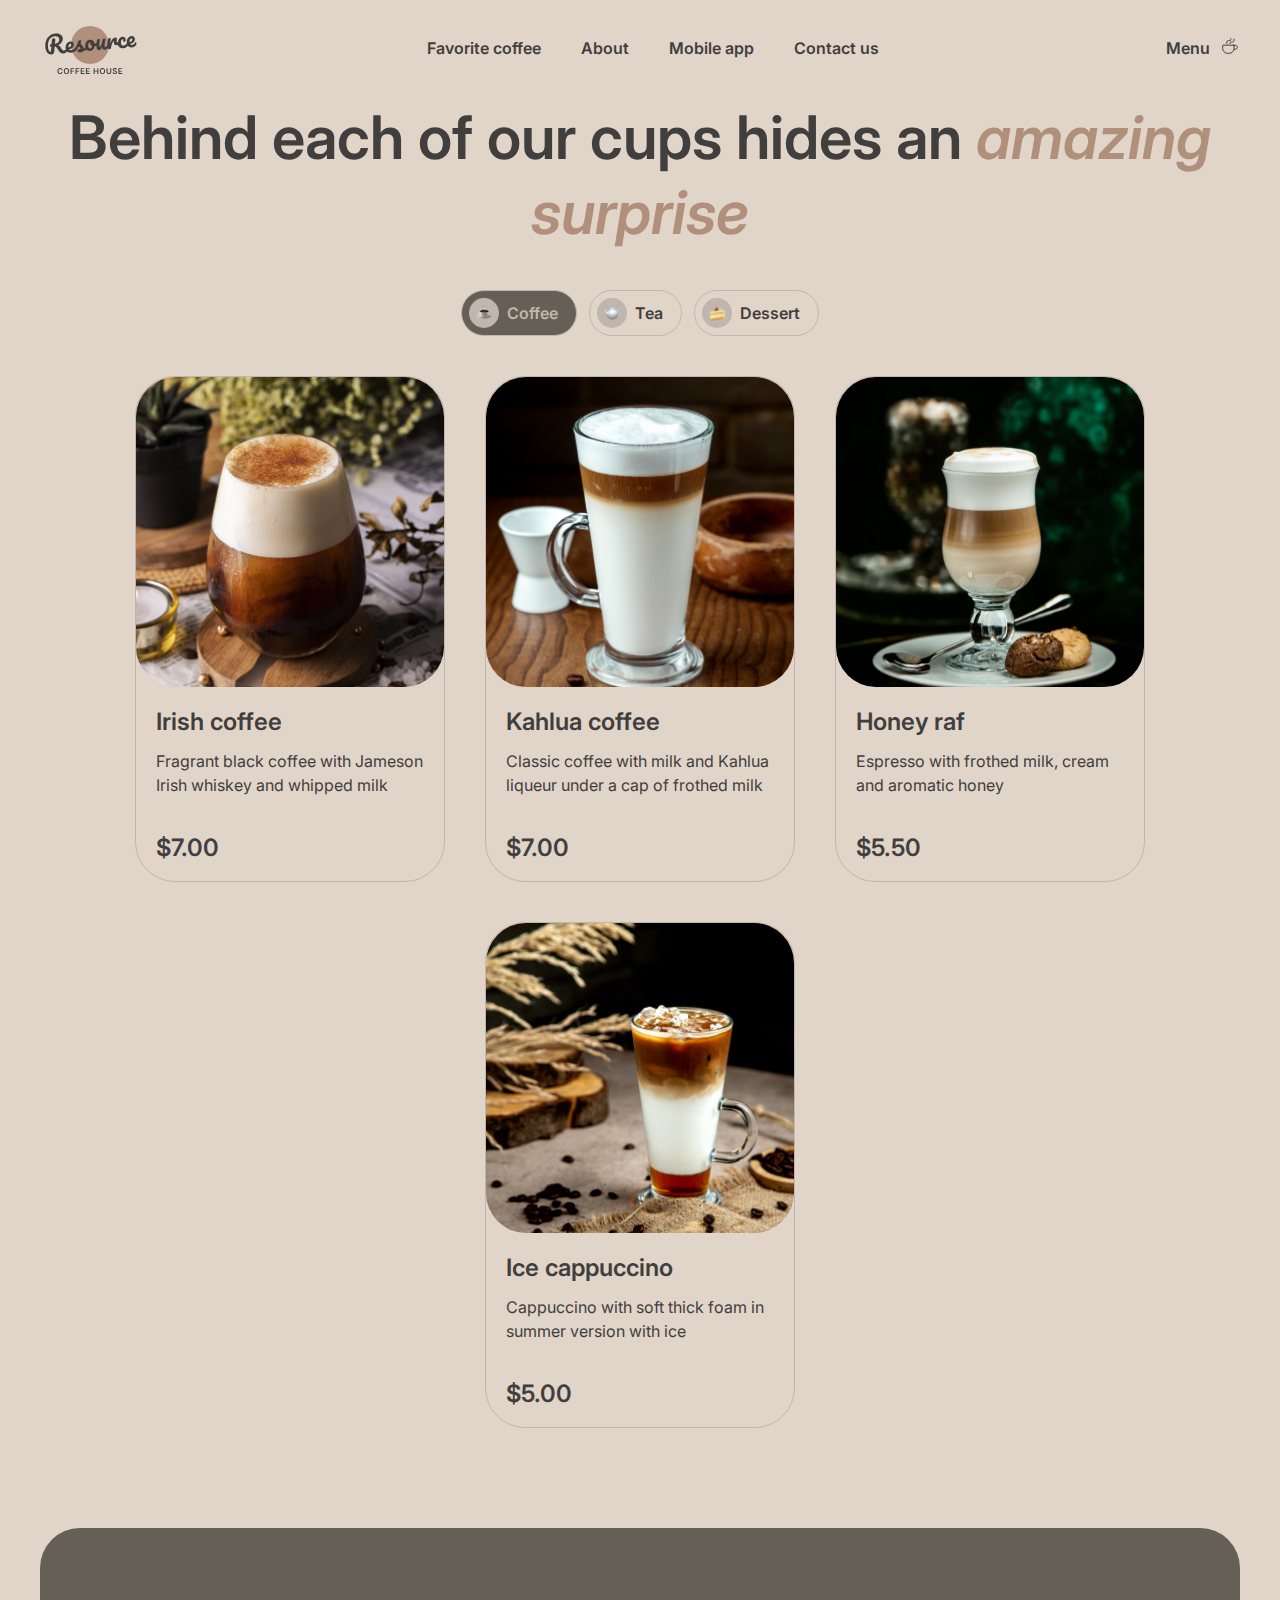
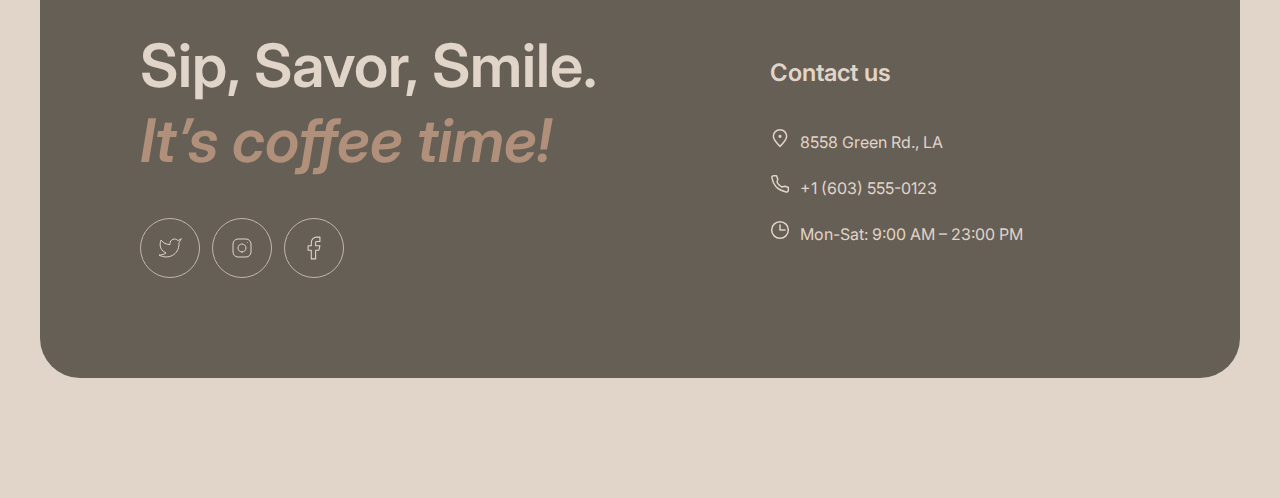
==== coffee-house/menu.html @ c7a9da85 "feat: working on loading tab" ====
<!DOCTYPE html>
<html lang="en">
  <head>
    <meta charset="utf-8" />
    <meta content="width=device-width, initial-scale=1.0" name="viewport" />
    <meta content="IE=edge" http-equiv="X-UA-Compatible" />

    <title>Coffee House</title>
    <meta name="Coffee House" content="Coffee House" />
    <link rel="preconnect" href="https://fonts.googleapis.com" />
    <link rel="preconnect" href="https://fonts.gstatic.com" crossorigin />
    <link
      href="https://fonts.googleapis.com/css2?family=Inter:wght@400;600&display=swap"
      rel="stylesheet"
    />
    <link
      rel="stylesheet"
      href="https://fonts.googleapis.com/css2?family=Material+Symbols+Outlined:opsz,wght,FILL,GRAD@24,400,0,0"
    />

    <link rel="icon" type="image/x-icon" href="favicon.ico" />

    <link href="styles.css" rel="stylesheet" />
  </head>

  <body>
    <div class="container">
      <header>
        <div class="flex-center nav-bar">
          <h1 class="invisible">Coffee House</h1>
          <a href="index.html">
            <img class="logo" src="assets/icons/logo.svg" alt="logo" />
          </a>
          <nav class="flex nav-bar-menu menu-container">
            <ul class="flex-center gap-40 menu-items">
              <li class="menu-item"><a href="#slider">Favorite coffee</a></li>
              <li class="menu-item"><a href="#about">About</a></li>
              <li class="menu-item"><a href="#mobile">Mobile app</a></li>
              <li class="menu-item"><a href="#contact">Contact us</a></li>
            </ul>
            <div class="flex-center gap-10 burger-menu-link">
              <a class="flex gap-10" href="menu.html">
                <span>Menu</span>
                <img
                  class="icon"
                  src="assets/icons/coffee-cup.svg"
                  alt="coffee-cup"
                />
              </a>
            </div>
          </nav>
          <img
            class="burger-menu-button"
            src="assets/icons/button-icon-burger.svg"
            alt="burger-menu-pic"
          />
        </div>
      </header>
      <main>
        <article class="about-container">
          <h3 class="center">
            Behind each of our cups hides an
            <span class="accent-txt"> amazing surprise</span>
          </h3>
          <ul class="tab-container flex-center gap-12 margin-40"></ul>
          <article>
            <ul
              id="tab-content"
              class="grid-menu-container flex-center gap-40"
            ></ul>
            <button
              id="load-more"
              class="flex-center slider-button button-secondary bttn-refresh"
            >
              <span class="material-symbols-outlined"> refresh </span>
            </button>
          </article>
        </article>
      </main>
      <footer
        class="footer flex-wrap bg-fill-dark light-color margin-100 gap-100"
      >
        <article id="contact" class="contacts-heading">
          <h3 class="light-color">
            Sip, Savor, Smile.
            <span class="accent-txt">It’s coffee time! </span>
          </h3>
          <div class="flex social-button-container margin-40 gap-12">
            <button class="flex-center social-button button-secondary">
              <img src="assets/icons/tweet.svg" alt="tweet-pic" />
            </button>
            <button class="flex-center social-button button-secondary">
              <img src="assets/icons/instagram.svg" alt="inst-pic" />
            </button>
            <button class="flex-center social-button button-secondary">
              <img src="assets/icons/fb.svg" alt="fb-pic" />
            </button>
          </div>
        </article>
        <div class="contacts-desc">
          <h4 class="margin-30">Contact us</h4>

          <ul class="margin-40">
            <li class="flex margin-20 gap-10">
              <img src="assets/icons/location.svg" alt="loc-icon" />
              <a
                class="medium-txt"
                href="https://www.google.com/maps/search/8558+Green+Rd.,+LA"
                target="_blank"
                >8558 Green Rd., LA
              </a>
            </li>

            <li class="flex margin-20 gap-10">
              <img src="assets/icons/phone-icon.svg" alt="phone-icon" />
              <a class="medium-txt" href="tel:1(603)555-0123"
                >+1 (603) 555-0123
              </a>
            </li>

            <li class="flex margin-20 gap-10">
              <img src="assets/icons/clock.svg" alt="clock-icon" />
              <a class="medium-txt">Mon-Sat: 9:00 AM – 23:00 PM </a>
            </li>
          </ul>
        </div>
      </footer>
    </div>
    <script type="module" src="main.js"></script>
    <script type="module" src="tabs.js"></script>
  </body>
</html>
---- coffee-house/styles.css ----
:root {
  /* COLOR VARIABLES */
  --text-dark-color: rgb(65, 63, 61);
  --text-light-color: rgb(225, 212, 201);
  --text-accent-color: rgb(176, 144, 122);

  --bg-body-color: rgb(225, 212, 201);
  --bg-container-color: rgb(102, 95, 85);
  --bg-backdrop-color: rgb(103, 101, 100);

  --border-light-color: rgb(193, 182, 173);
  --border-dark-color: rgb(102, 95, 85);
}

/* DINAMIC CLASSES */

.capitalize {
  text-transform: capitalize;
}

.show {
  display: block;
}

/* FORMAT CLASSES */

.margin-100 {
  margin: 100px 0;
}

.margin-15 {
  margin: 15px 0;
}

.margin-20 {
  margin: 20px 0;
}

.margin-30 {
  margin: 30px 0;
}

.margin-40 {
  margin: 40px 0;
}

.gap-8 {
  gap: 8px;
}

.gap-10 {
  gap: 10px;
}

.gap-12 {
  gap: 12px;
}

.gap-20 {
  gap: 20px;
}

.gap-40 {
  gap: 40px;
}

.gap-100 {
  gap: 100px;
}

.center {
  text-align: center;
  justify-content: center;
}

.left {
  text-align: left;
}

.accent-txt {
  font-style: italic;
  color: var(--text-accent-color);
}

.medium-txt {
  font-size: 16px;
  font-weight: 400;
  line-height: 150%;
}

.caption-txt {
  font-size: 10px;
  font-weight: 600;
  line-height: 140%;
}

.light-color {
  color: var(--text-light-color);
}

.dark-color {
  color: var(--text-dark-color);
}

.bg-fill-light {
  background: var(--bg-body-color);
}

.bg-fill-dark {
  background: var(--bg-container-color);
}

.button-primary {
  padding: 1.25rem 5rem;
  border-radius: 100px;
}

.button-secondary {
  cursor: pointer;
  color: var(--border-dark-color);
  border: 1px solid var(--border-dark-color);
  border-radius: 100px;
}

.flex {
  display: flex;
}

.flex-center {
  display: flex;
  justify-content: center;
  align-items: center;
}

.flex-wrap {
  display: flex;
  flex-wrap: wrap;
}

/* GENERAL STYLES */

* {
  box-sizing: border-box;
  padding: 0;
  margin: 0;
}

html,
body {
  width: 100%;
  height: 100vh;
  scroll-behavior: smooth;
}

body {
  font-family: "Inter", sans-serif;
  background: var(--bg-body-color);
  color: var(--text-dark-color);
  margin: 0 auto;
  max-width: 90rem;
}

h1.invisible {
  position: absolute;
  width: 0;
  height: 0;
  visibility: hidden;
}

h2 {
  font-size: 4.5rem;
  font-weight: 600;
  line-height: 105%;
}

h3 {
  font-size: 3.75rem;
  font-weight: 600;
  line-height: 125%;
}

h4 {
  font-size: 1.5rem;
  font-weight: 600;
  line-height: 125%;
}

li {
  display: inline-block;
  list-style: none;
}

a {
  text-decoration: none;
}

button {
  border: none;
  background: transparent;
}

a,
button {
  display: inline-block;
  font-size: 1rem;
  font-weight: 600;
  line-height: 150%;
  color: inherit;
  cursor: pointer;
}

.container {
  padding: 1.25rem 2.5rem;
}

.logo {
  object-fit: cover;
  object-position: 0 5px;
}

.nav-bar {
  position: relative;
  background: var(--bg-body-color);
  height: 55px;
  margin-bottom: 25px;
}

.nav-bar-menu,
.menu-items {
  flex-basis: 74.25rem;
}

.menu-item {
  font-size: 1rem;
  font-weight: 600;
  line-height: 150%;
}

.burger-menu-link {
  font-size: 1rem;
  font-weight: 600;
  line-height: 150%;
}

.burger-menu-button {
  display: none;
}

.footer {
  padding: 6.25rem;
  padding-bottom: 3.75rem;
  border-radius: 40px;
}

.contacts-heading {
  width: 530px;
}

.social-button {
  border: 1px solid var(--border-light-color);
  border-radius: 100px;
  height: 3.75rem;
  width: 3.75rem;
}

.social-button img {
  object-fit: contain;
  width: 1.5rem;
  height: 1.5rem;
}

.contacts-desc li {
  align-items: baseline;
}

/* HOME */

.head-banner {
  position: relative;
  overflow: hidden;
  border-radius: 40px;
  max-height: 745px;
}

.head-banner .banner-img {
  position: absolute;
  z-index: -1;
  min-width: 100%;
}

.head-banner .banner-desc {
  max-width: 530px;
  margin: 100px;
}

.banner-desc p {
  overflow: hidden;
}

.banner-button {
  position: relative;
}

.icon {
  width: 20px;
  height: 20px;
}

.banner-button .icon {
  position: absolute;
  opacity: 0;
}

.slider {
  justify-content: space-between;
  min-height: 684px;
}

.slider-content {
  display: flex;
  flex-direction: row;

  max-width: 480px;
  overflow: hidden;
}

.slide {
  transform: translateX(0);
  transition: transform 1s ease-out;
}

.slide.slide-next {
  transform: translateX(100%);
  transition: transform 1s ease-out;
}

.slide.slide-back {
  transform: translateX(-100%);
  transition: transform 1s ease-out;
}

.slider-control {
  position: relative;
  overflow: hidden;
  width: 2.5rem;
  height: 3px;
  background: var(--border-light-color);
  border-radius: 100px;
}

.slider-control.active span {
  position: absolute;
  left: 0;
  width: 1px;
  height: 100%;
  transform-origin: left;
  transform: scaleX(50);
  background: var(--border-dark-color);
  transition: transform 3s ease;
}

.slider-img {
  height: 483px;
}

.slider-button {
  height: 3.75rem;
  width: 3.75rem;
  flex-shrink: 0;
}

.arrow-left {
  transform: rotate(180deg);
}

.grid-container {
  flex-flow: row wrap;
  justify-content: center;
}
.grid-container .grid-item {
  border-radius: 20px;
  max-width: 41.25rem;
}
.grid-container .grid-item:nth-child(3n + 1) {
  max-height: 590px;
}
.grid-container .grid-item:not(:nth-child(3n + 1)) {
  max-height: 430px;
}

.grid-item {
  overflow: hidden;
}
.grid-item img {
  width: 100%;
  height: 100%;
  object-fit: cover;
  transform: scale(1.1);
}

.mobile-presentation {
  justify-content: center;
}

.mobile-img {
  width: 630px;
}

.mobile-img img {
  max-width: 100%;
  max-height: 100%;
}

.store-button-container {
  flex-wrap: wrap;
  justify-content: flex-start;
}

.store-button {
  padding: 12px 20px;
  height: 64px;
  width: 200px;
}

.button-desc span {
  display: block;
}

/* MENU */

.tab-item {
  padding: 7px;
  padding-right: 18px;
  font-weight: 600;
  border: 1px solid var(--border-light-color);
  border-radius: 100px;
}

.tab-item.active {
  color: var(--border-light-color);
  background: var(--border-dark-color);
}

.tab-item img {
  object-fit: scale-down;
  width: 30px;
  height: 30px;
  border-radius: 100px;
  background: var(--border-light-color);
}

.grid-menu-item {
  position: relative;
  height: 506px;
  width: 310px;
  border-radius: 40px;
  border: 1px solid var(--border-light-color);
}

.grid-menu-container {
  flex-wrap: wrap;
}

.grid-menu-container .grid-item {
  border-radius: 40px;
  height: 310px;
}

.grid-menu-item img {
  height: 100%;
}

.grid-item-desc {
  flex-direction: column;
  padding: 0 20px;
}

.grid-item-desc h3 {
  overflow: hidden;
  text-overflow: ellipsis;
  white-space: nowrap;
}

.grid-menu-item .cut {
  height: 72px;
  overflow: hidden;
}

.bttn-refresh {
  display: none;
}

/* MEDIA QUERIES */

@media (hover: hover) {
  .button-secondary:hover {
    color: var(--border-light-color);
    background: var(--border-dark-color);
    transition: background 0.5s ease-in-out;
  }

  .banner-button:hover .icon {
    position: absolute;
    right: 50px;
    opacity: 1;
    transition: opacity 0.5s ease-in-out;
  }

  .contacts-desc li > a:hover {
    box-shadow: 0px 2px 0px 0px var(--text-light-color);
  }

  .social-button:hover {
    background: var(--bg-body-color);
    transition: background 0.5s ease-in-out;
  }

  .social-button:hover img {
    filter: invert(26%) sepia(7%) saturate(10%) hue-rotate(359deg)
      brightness(90%) contrast(92%);
  }

  .nav-bar-menu a:hover,
  .burger-menu-link a:hover {
    box-shadow: 0px 2px 0px 0px var(--text-dark-color);
    transition: box-shadow 0.5s ease-in-out;
  }

  .grid-item img:hover {
    object-fit: cover;
    transform: none;
    transition: ease-in-out 0.5s;
  }

  .store-button:hover {
    color: var(--border-light-color);
    background: var(--border-dark-color);
  }

  .store-button:hover img {
    filter: invert(94%) sepia(9%) saturate(435%) hue-rotate(332deg)
      brightness(90%) contrast(96%);
  }
}

@media (hover: none) {
  .button-secondary.click {
    color: var(--border-light-color);
    background: var(--border-dark-color);
    transition: background 0.5s ease-in-out;
  }

  .button-secondary.click img {
    filter: invert(94%) sepia(9%) saturate(435%) hue-rotate(332deg)
      brightness(90%) contrast(96%);
  }

  .social-button.click {
    background: var(--bg-body-color);
    transition: background 0.5s ease;
  }

  .social-button.click img {
    filter: invert(26%) sepia(7%) saturate(10%) hue-rotate(359deg)
      brightness(90%) contrast(92%);
  }
}

@media screen and (min-width: 1440px) {
  h3.center {
    min-width: 800px;
    margin: 0 auto;
  }

  h4 {
    font-size: 1.5rem;
  }

  .container {
    max-width: 1440px;
  }

  .slider {
    min-height: 640px;
  }

  .slider-content {
    flex-basis: 480px;
  }

  .grid-container {
    flex-flow: column wrap;
    height: 1060px;
  }
  .mobile-presentation {
    justify-content: space-between;
  }

  .mobile-desc {
    max-width: 630px;
    padding-top: 5px;
  }

  .menu.burger-menu-link {
    box-shadow: 0px 2px 0px 0px var(--text-dark-color);
    pointer-events: none;
  }
}

@media screen and (max-width: 1439px) {
  .container {
    max-width: 1439px;
    padding: 20px 40px;
  }

  .head-banner .banner-desc {
    max-width: 530px;
    margin: 100px 60px;
  }
  .menu.burger-menu-link {
    box-shadow: 0px 2px 0px 0px var(--text-dark-color);
    pointer-events: none;
  }
}

@media screen and (max-width: 768px) {
  .container {
    max-width: 768px;
    padding: 20px 40px;
    overflow-x: hidden;
  }

  .burger-menu-button {
    display: block;
  }

  .nav-bar {
    justify-content: space-between;
  }

  .nav-bar-menu {
    background: var(--bg-body-color);
    position: absolute;
    top: 80px;
    padding: 60px 0;
    justify-content: flex-start;
    flex-direction: column;
    min-width: 100%;
    z-index: 3;
    gap: 100px;
  }

  .menu-container {
    max-width: 100%;
    transform: translateX(100%);
    transition: transform 0.7s ease-out;
  }

  .menu-container.show {
    display: flex;
    transform: translateX(0);
  }

  .nav-bar-menu .menu-items {
    gap: 60px;
    flex-basis: content;
    flex-direction: column;
  }

  .menu-items .menu-item a,
  .burger-menu-link a {
    font-size: 2rem;
    line-height: 40px;
  }

  .burger-menu-link .icon {
    width: 40px;
    height: 40px;
  }

  .burger-menu-link {
    flex-basis: 20vh;
  }

  .head-banner .banner-img {
    object-position: -285px;
  }

  .banner-button {
    max-width: 200px;
  }

  .banner-button .icon {
    display: block;
  }

  .slider-content {
    max-width: 480px;
    overflow: hidden;
  }

  .grid-container {
    max-height: 1220px;
    overflow: hidden;
  }

  .grid-container .grid-item {
    border-radius: 20px;
    min-height: 590px;
    min-width: 100%;
  }

  .grid-menu-container {
    padding: 0 10px;
    overflow: hidden;
  }

  .bttn-refresh {
    display: flex;
    margin: 40px auto;
  }

  .mobile-img {
    margin: 0 auto;
  }

  .mobile-img img {
    max-width: 100%;
    max-height: 100%;
  }

  .mobile-presentation {
    justify-content: left;
  }

  .mobile-desc {
    margin: 0 auto;
    width: 100%;
  }

  .mobile-desc h3 {
    margin: 0;
  }

  .footer {
    padding: 100px 60px;
    gap: 25px;
  }

  .contacts-desc ul,
  .contacts-desc ul li:last-child {
    margin-bottom: 0;
  }
}

@media screen and (min-width: 381px) and (max-width: 767px) {
  h2 {
    font-size: calc(42px + (42 - 24) * ((100vw - 381px) / (767 - 381)));
  }

  h3 {
    font-size: calc(32px + (32 - 24) * ((100vw - 381px) / (767 - 381)));
  }

  .container {
    padding: 20px calc(16px + (40 - 16) * ((100vw - 381px) / (767 - 381)));
  }

  .head-banner .banner-desc {
    margin: 60px calc(20px + (40 - 16) * ((100vw - 381px) / (767 - 381)));
  }

  .slider {
    justify-content: center;
  }
  .slider .slider-button {
    display: none;
  }

  .banner-button.button-primary {
    padding: 1em 4em;
  }
  .banner-button:hover .icon {
    position: absolute;
    right: 2.5rem;
    display: block;
  }
}

@media screen and (max-width: 380px) {
  h2 {
    font-size: 2.625rem;
    font-weight: 600;
    line-height: 3rem;
  }

  h3 {
    font-size: 2rem;
    font-weight: 600;
    line-height: 2.5rem;
  }

  h4 {
    font-size: 1.5rem;
    font-weight: 600;
    line-height: 1.875rem;
  }
  .container {
    max-width: 380px;
    width: 380px;
    padding: 20px 16px;
  }

  .head-banner .banner-desc {
    margin: 60px 16px;
  }

  .banner-button.button-primary {
    padding: 1.25rem 5rem;
  }

  .tab-item {
    padding: 8px;
    padding-right: 16px;
  }

  .tab-container {
    gap: 8px;
  }

  .slider {
    justify-content: center;
  }
  .slider-img {
    height: 348px;
  }
  .slider .slider-button {
    display: none;
  }

  .grid-menu-container {
    padding: 0 10px;
    max-height: 2144px;
    overflow: hidden;
  }

  .grid-container .grid-item {
    flex-direction: column;
    min-height: 590px;
  }

  .mobile-desc {
    margin: 0 auto;
    width: 348px;
  }

  .mobile-img {
    width: 348px;
  }

  .mobile-img img {
    max-width: 100%;
    max-height: 100%;
  }

  .mobile-presentation {
    gap: 40px;
    margin: 0;
  }

  .mobile-desc {
    padding-top: 0;
    margin: 0;
  }

  .mobile-desc h3 {
    margin: 0;
  }

  .footer {
    padding: 60px 16px;
    gap: 0;
  }

  .contacts-desc h4 {
    margin: 0;
  }

  .contacts-desc ul {
    margin-top: 35px;
  }

  .contacts-desc ul,
  .contacts-desc ul li:last-child {
    margin-bottom: 0;
  }
}
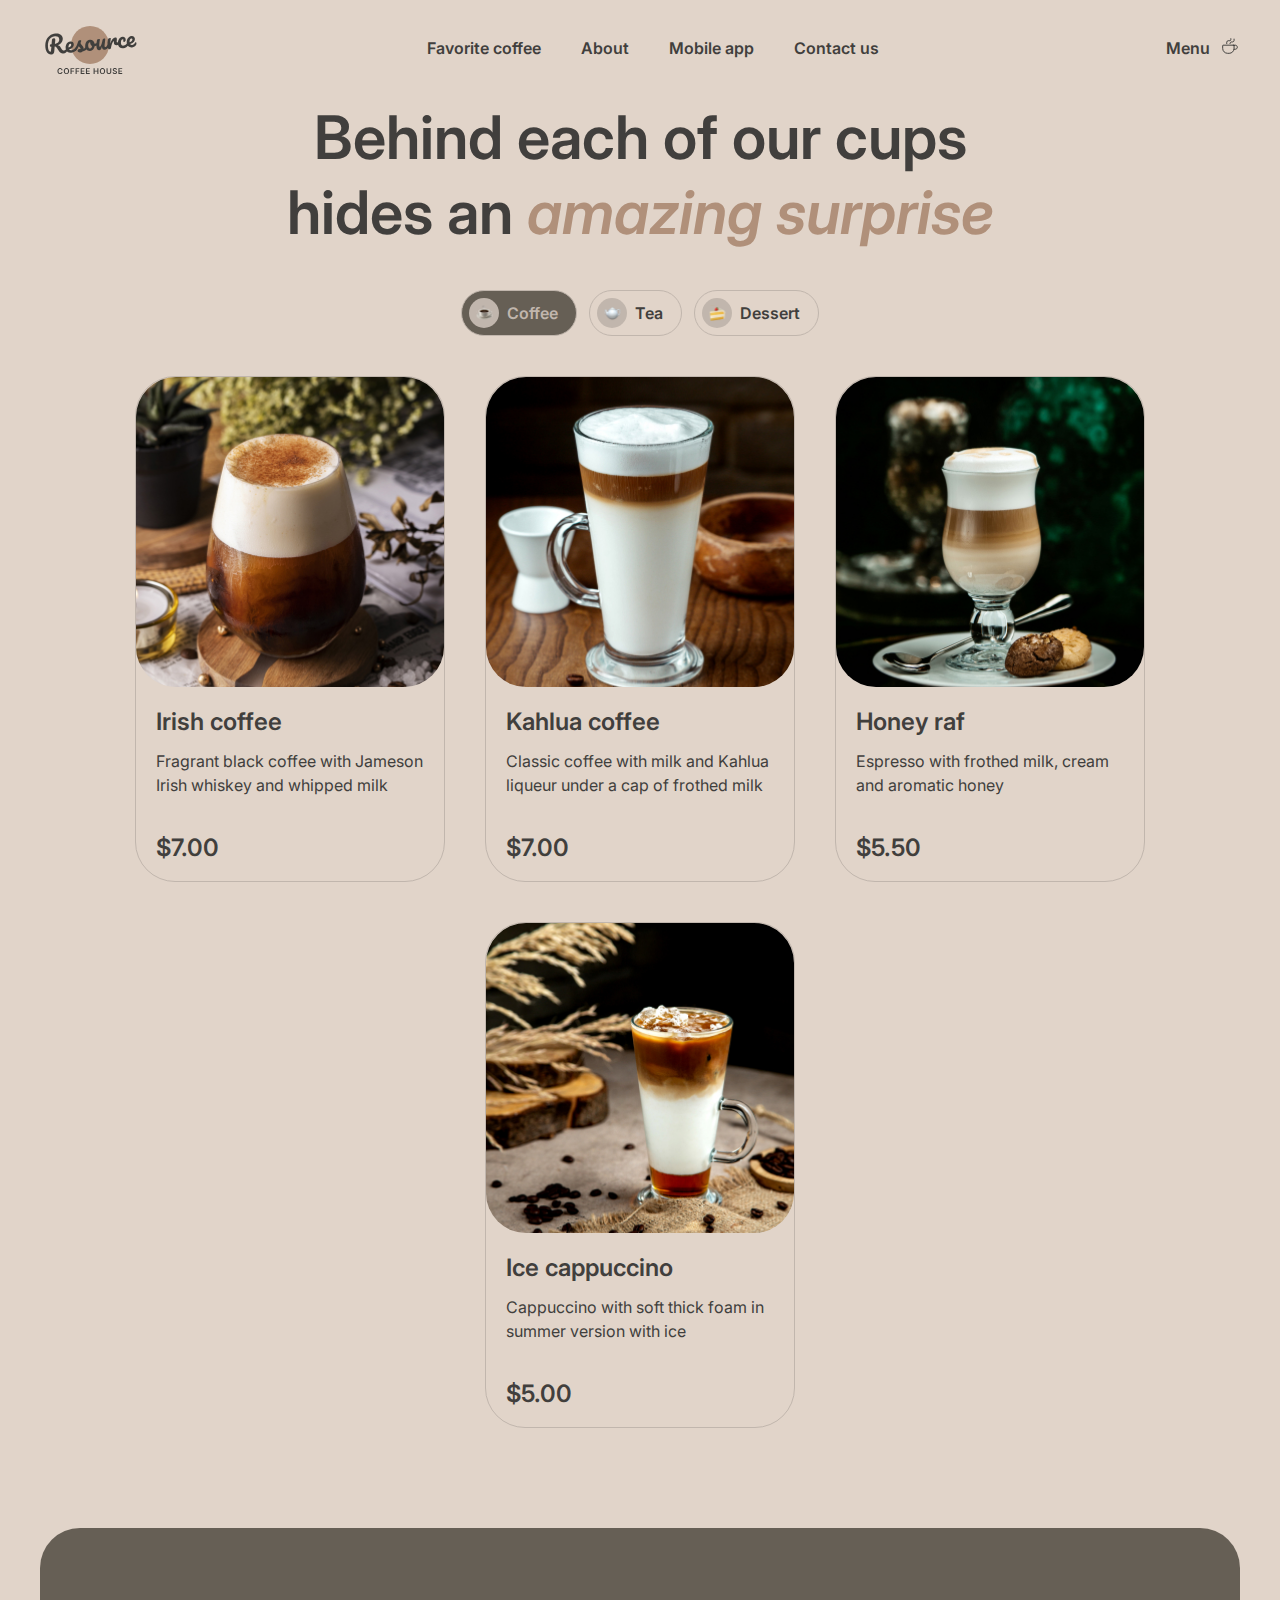
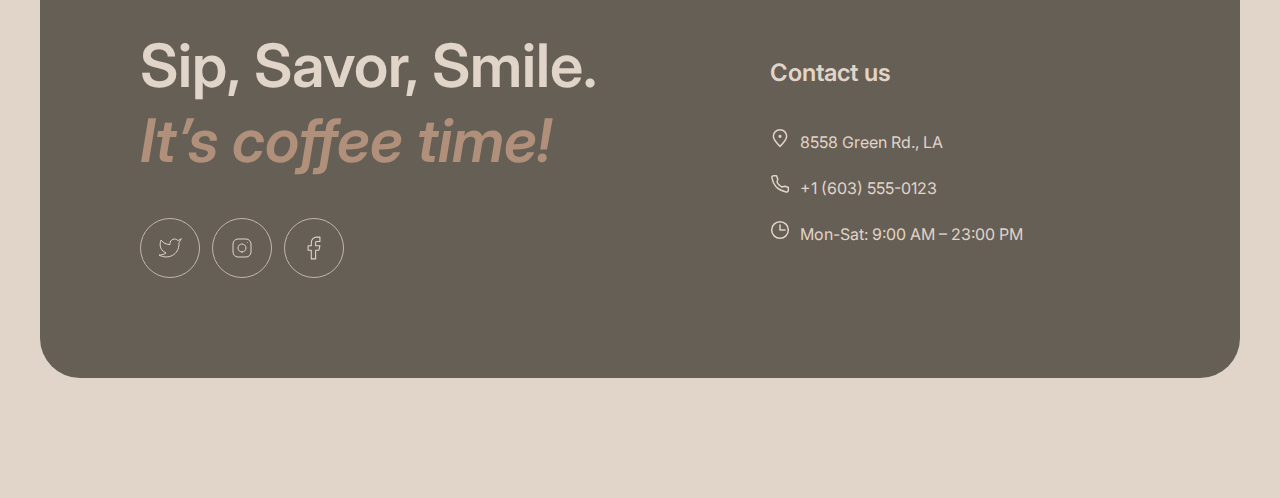
==== commit 8a730436: "fix: fixed menu" ====
--- a/coffee-house/menu.html
+++ b/coffee-house/menu.html
@@ -33,10 +33,16 @@
           </a>
           <nav class="flex nav-bar-menu menu-container">
             <ul class="flex-center gap-40 menu-items">
-              <li class="menu-item"><a href="#slider">Favorite coffee</a></li>
-              <li class="menu-item"><a href="#about">About</a></li>
-              <li class="menu-item"><a href="#mobile">Mobile app</a></li>
-              <li class="menu-item"><a href="#contact">Contact us</a></li>
+              <li class="menu-item">
+                <a href="index.html#slider">Favorite coffee</a>
+              </li>
+              <li class="menu-item"><a href="index.html#about">About</a></li>
+              <li class="menu-item">
+                <a href="index.html#mobile">Mobile app</a>
+              </li>
+              <li class="menu-item">
+                <a href="index.html#contact">Contact us</a>
+              </li>
             </ul>
             <div class="flex-center gap-10 burger-menu-link">
               <a class="flex gap-10" href="menu.html">
@@ -49,6 +55,7 @@
               </a>
             </div>
           </nav>
+
           <img
             class="burger-menu-button"
             src="assets/icons/button-icon-burger.svg"
--- a/coffee-house/styles.css
+++ b/coffee-house/styles.css
@@ -20,6 +20,10 @@
 
 .show {
   display: block;
+}
+
+.hide {
+  display: none;
 }
 
 /* FORMAT CLASSES */
@@ -177,6 +181,11 @@
   font-size: 3.75rem;
   font-weight: 600;
   line-height: 125%;
+}
+
+h3.center {
+  max-width: 800px;
+  margin: 0 auto;
 }
 
 h4 {
@@ -356,7 +365,7 @@
   transform-origin: left;
   transform: scaleX(50);
   background: var(--border-dark-color);
-  transition: transform 3s ease;
+  transition: transform 2s ease;
 }
 
 .slider-img {
@@ -439,6 +448,7 @@
 .tab-item.active {
   color: var(--border-light-color);
   background: var(--border-dark-color);
+  transition: background 0.5s ease-in-out;
 }
 
 .tab-item img {
@@ -567,11 +577,6 @@
 }
 
 @media screen and (min-width: 1440px) {
-  h3.center {
-    min-width: 800px;
-    margin: 0 auto;
-  }
-
   h4 {
     font-size: 1.5rem;
   }
@@ -720,6 +725,10 @@
     margin: 40px auto;
   }
 
+  .bttn-refresh.hide {
+    display: none;
+  }
+
   .mobile-img {
     margin: 0 auto;
   }
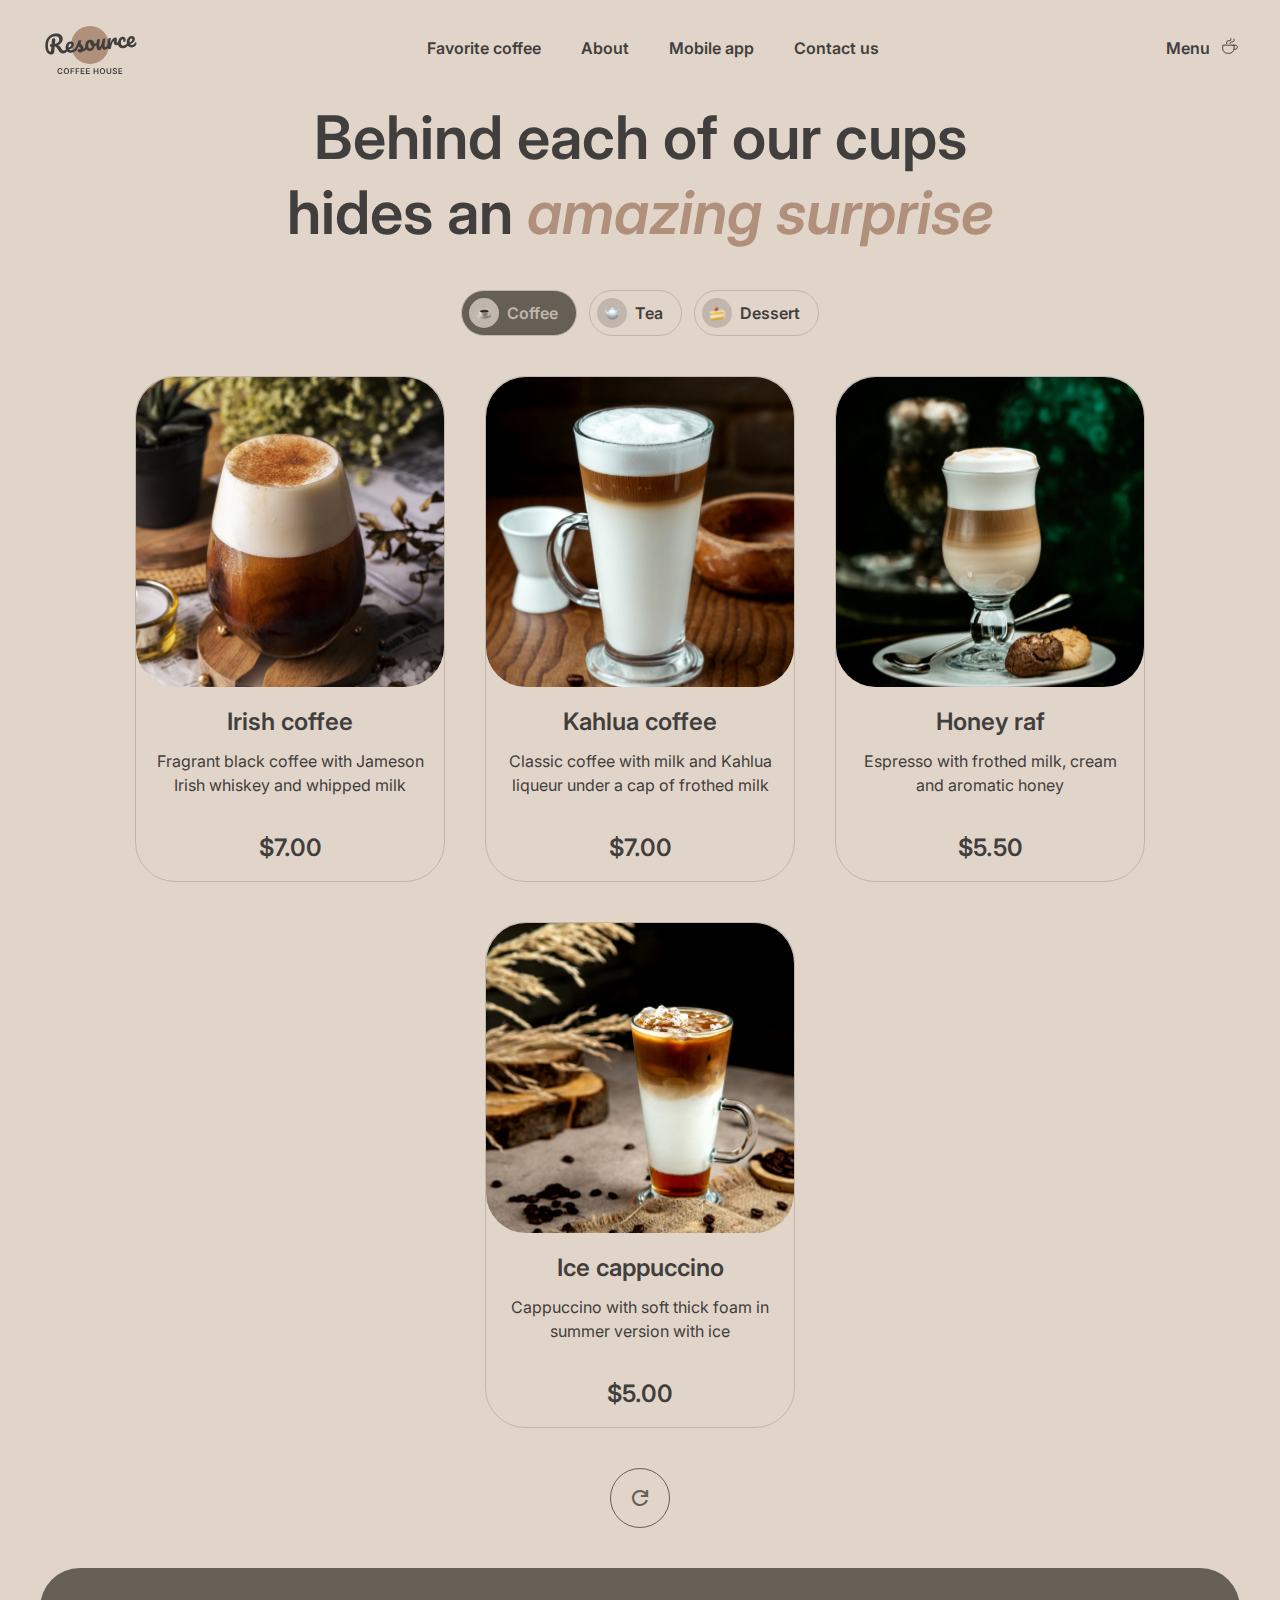
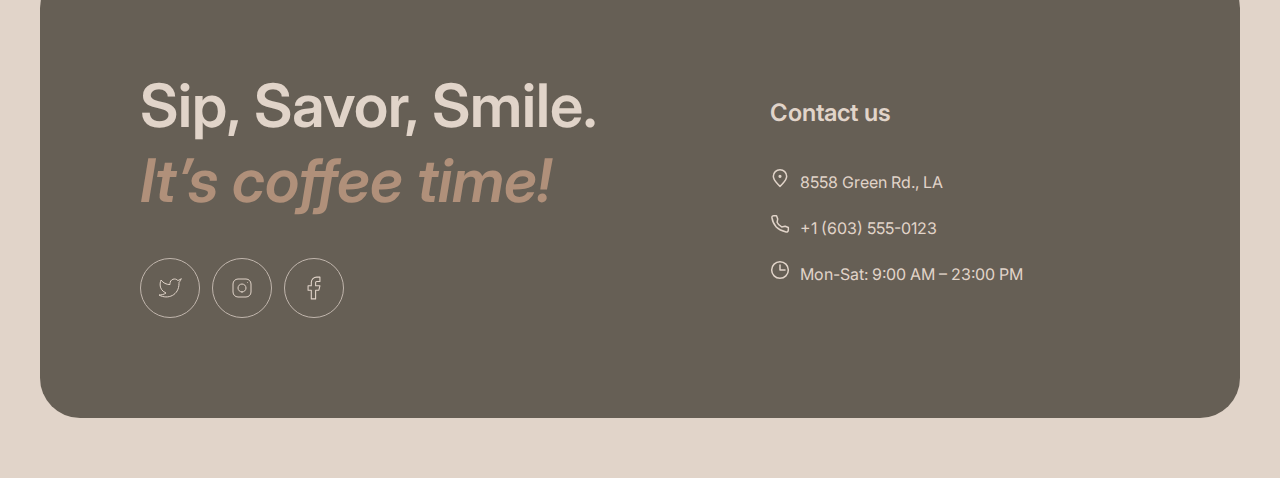
==== commit 862bb37e: "feat: bttn refresh" ====
--- a/coffee-house/menu.html
+++ b/coffee-house/menu.html
@@ -64,7 +64,7 @@
         </div>
       </header>
       <main>
-        <article class="about-container">
+        <article class="about-container center">
           <h3 class="center">
             Behind each of our cups hides an
             <span class="accent-txt"> amazing surprise</span>
@@ -85,7 +85,7 @@
         </article>
       </main>
       <footer
-        class="footer flex-wrap bg-fill-dark light-color margin-100 gap-100"
+        class="footer flex-wrap bg-fill-dark light-color margin-40 gap-100"
       >
         <article id="contact" class="contacts-heading">
           <h3 class="light-color">
@@ -133,7 +133,9 @@
         </div>
       </footer>
     </div>
+    <div class="modal-overlay"></div>
     <script type="module" src="main.js"></script>
     <script type="module" src="tabs.js"></script>
+    <script type="module" src="modal.js"></script>
   </body>
 </html>
--- a/coffee-house/styles.css
+++ b/coffee-house/styles.css
@@ -95,7 +95,8 @@
 .caption-txt {
   font-size: 10px;
   font-weight: 600;
-  line-height: 140%;
+  /* line-height: 140%; */
+  line-height: 14px;
 }
 
 .light-color {
@@ -451,7 +452,10 @@
   transition: background 0.5s ease-in-out;
 }
 
-.tab-item img {
+.tab-item .tab-img {
+  display: inline-flex;
+  align-items: center;
+  justify-content: center;
   object-fit: scale-down;
   width: 30px;
   height: 30px;
@@ -497,7 +501,58 @@
 }
 
 .bttn-refresh {
+  margin: 40px auto;
+}
+
+/* Modal */
+
+.modal {
+  position: fixed;
+  top: 50%;
+  left: 50%;
+  transform: translate(-50%, -50%);
+  background-color: var(--bg-body-color);
+  width: 800px;
+  padding: 16px;
+  border-radius: 40px;
+  z-index: 1000;
   display: none;
+}
+
+.modal-overlay {
+  position: fixed;
+  top: 0;
+  left: 0;
+  width: 100vw;
+  height: 100vh;
+  background: var(--bg-backdrop-color);
+  opacity: 0.8;
+  z-index: 999;
+  display: none;
+}
+
+.modal-img {
+  max-width: 310px;
+  max-height: 310px;
+  border-radius: 40px;
+}
+
+.modal .tab-item.active .mobile-img {
+  color: var(--text-dark-color);
+}
+
+.modal .close-button {
+  padding: 10px;
+  width: 100%;
+}
+
+.modal .total {
+  justify-content: space-between;
+}
+
+.modal .info {
+  padding: 16px;
+  border-top: 1px solid var(--border-light-color);
 }
 
 /* MEDIA QUERIES */
@@ -760,6 +815,10 @@
   .contacts-desc ul li:last-child {
     margin-bottom: 0;
   }
+
+  .modal {
+    max-width: 688px;
+  }
 }
 
 @media screen and (min-width: 381px) and (max-width: 767px) {
@@ -849,7 +908,6 @@
 
   .grid-menu-container {
     padding: 0 10px;
-    max-height: 2144px;
     overflow: hidden;
   }
 
@@ -903,4 +961,11 @@
   .contacts-desc ul li:last-child {
     margin-bottom: 0;
   }
-}
+
+  .modal {
+    max-width: 342px;
+  }
+  .modal-img {
+    display: none;
+  }
+}
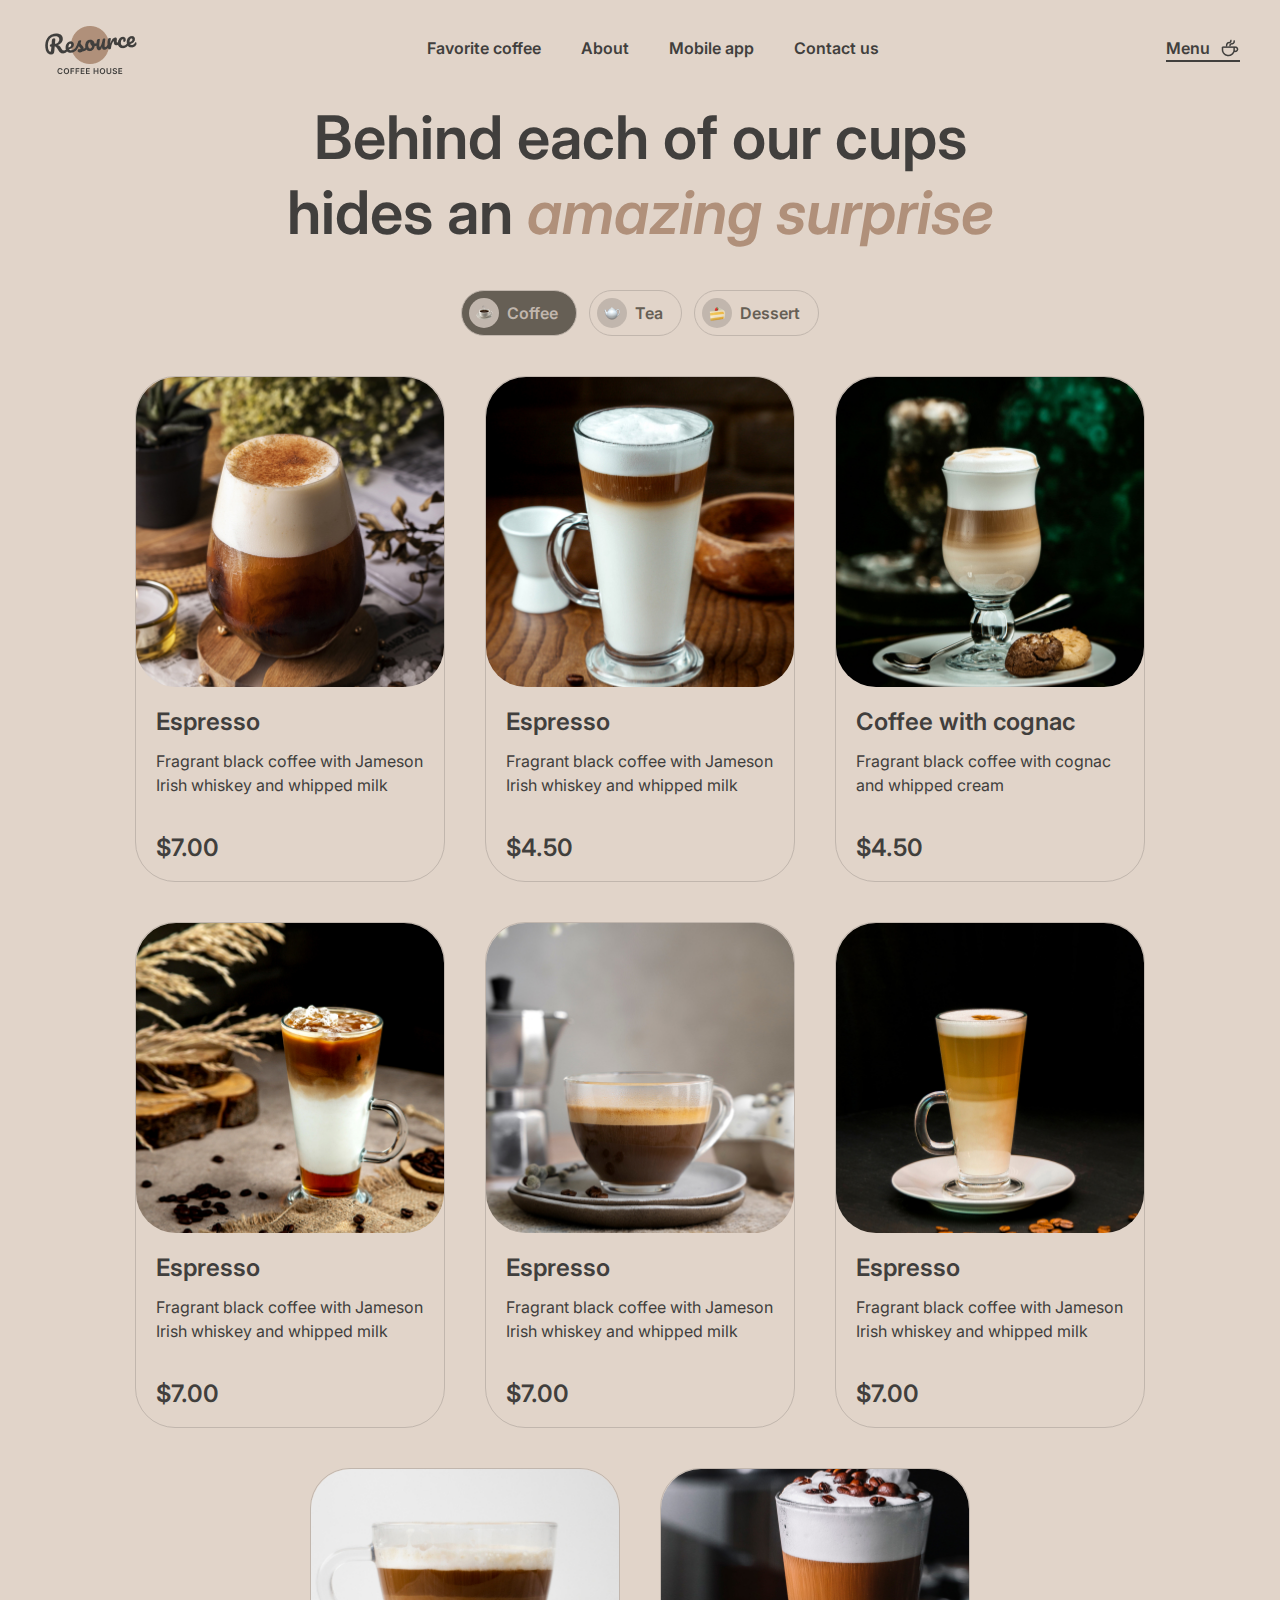
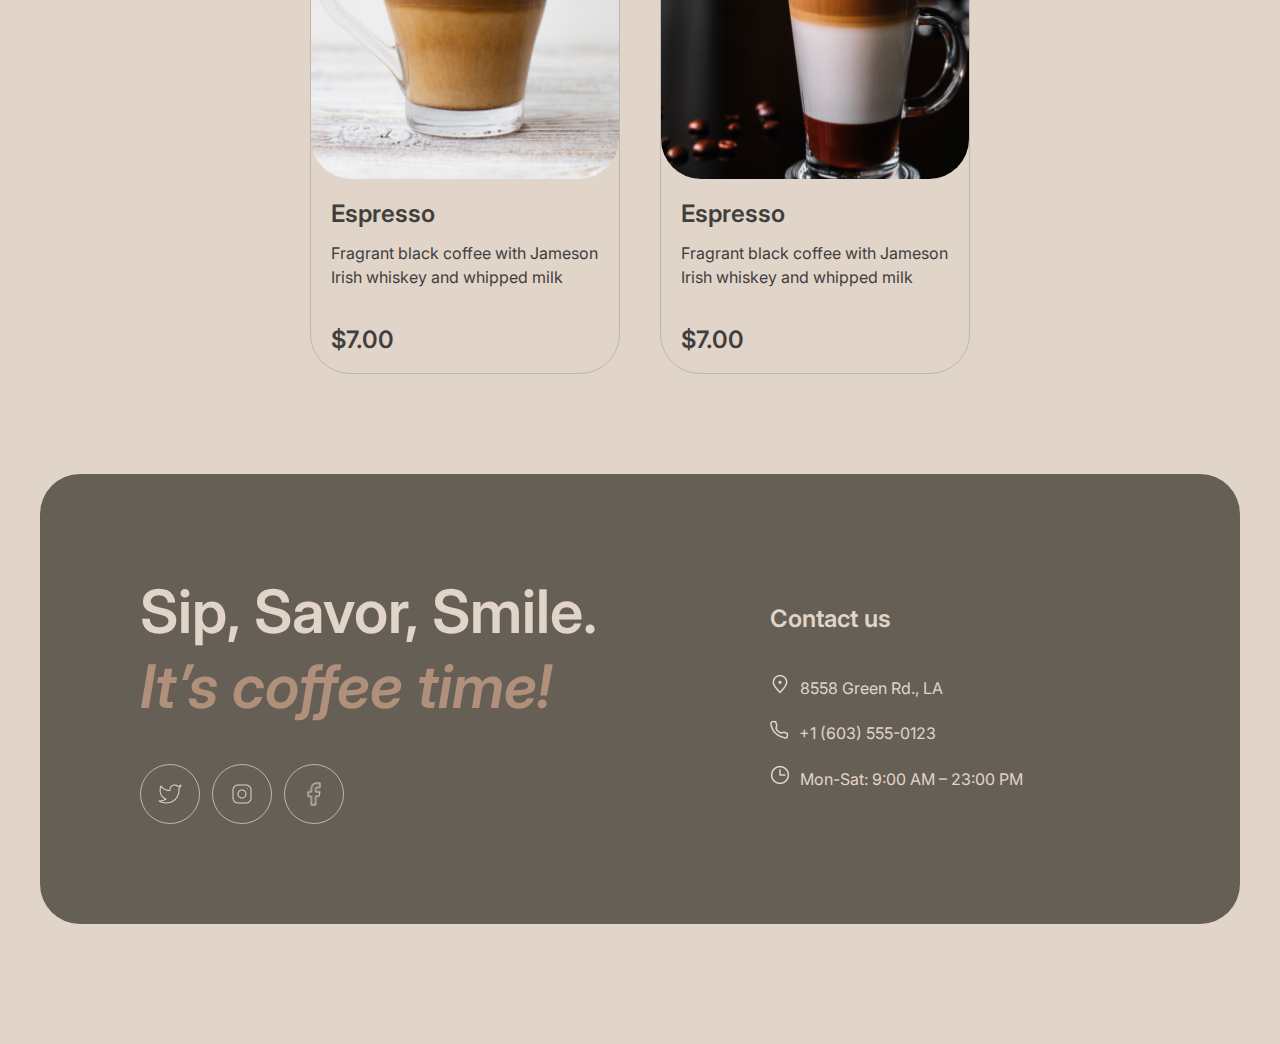
==== commit 59459220: "Merge pull request #1 from tanyushanel/coffee-house-week2" ====
--- a/coffee-house/menu.html
+++ b/coffee-house/menu.html
@@ -29,54 +29,186 @@
         <div class="flex-center nav-bar">
           <h1 class="invisible">Coffee House</h1>
           <a href="index.html">
-            <img class="logo" src="assets/icons/logo.svg" alt="logo" />
+            <img class="logo" src="assets/icons/logo.png" alt="logo"
+          /></a>
+          <ul class="flex-center nav-bar-menu gap-40">
+            <li class="menu-item"><a href="#slider">Favorite coffee</a></li>
+            <li class="menu-item"><a href="#about">About</a></li>
+            <li class="menu-item"><a href="#mobile">Mobile app</a></li>
+            <li class="menu-item"><a href="#contact">Contact us</a></li>
+          </ul>
+          <a href="menu.html" class="menu burger-menu">
+            <img
+              class="burger-menu-button"
+              src="assets/icons/menu-burger.png"
+              alt="burger-menu-pic"
+            />
+            <span class="flex-center gap-10">
+              Menu <img src="assets/icons/coffee-cup.png" alt="coffee-cup" />
+            </span>
           </a>
-          <nav class="flex nav-bar-menu menu-container">
-            <ul class="flex-center gap-40 menu-items">
-              <li class="menu-item">
-                <a href="index.html#slider">Favorite coffee</a>
-              </li>
-              <li class="menu-item"><a href="index.html#about">About</a></li>
-              <li class="menu-item">
-                <a href="index.html#mobile">Mobile app</a>
-              </li>
-              <li class="menu-item">
-                <a href="index.html#contact">Contact us</a>
-              </li>
-            </ul>
-            <div class="flex-center gap-10 burger-menu-link">
-              <a class="flex gap-10" href="menu.html">
-                <span>Menu</span>
-                <img
-                  class="icon"
-                  src="assets/icons/coffee-cup.svg"
-                  alt="coffee-cup"
-                />
-              </a>
-            </div>
-          </nav>
-
-          <img
-            class="burger-menu-button"
-            src="assets/icons/button-icon-burger.svg"
-            alt="burger-menu-pic"
-          />
         </div>
       </header>
       <main>
-        <article class="about-container center">
+        <article class="about-container">
           <h3 class="center">
             Behind each of our cups hides an
             <span class="accent-txt"> amazing surprise</span>
           </h3>
-          <ul class="tab-container flex-center gap-12 margin-40"></ul>
+          <ul class="tab-container flex-center gap-12 margin-40">
+            <li>
+              <input
+                type="radio"
+                id="coffee"
+                name="menu-tab"
+                value="coffee"
+                checked
+              />
+              <label
+                for="coffee"
+                class="tab-item button-secondary medium-txt flex-center gap-8"
+              >
+                <img src="assets/icons/cup.png" alt="cup" /> Coffee
+              </label>
+            </li>
+            <li>
+              <input type="radio" id="tea" name="menu-tab" value="tea" />
+              <label
+                for="tea"
+                class="tab-item button-secondary medium-txt flex-center gap-8"
+              >
+                <img src="assets/icons/pot.png" alt="pot" />
+                Tea</label
+              >
+            </li>
+            <li>
+              <input
+                type="radio"
+                id="dessert"
+                name="menu-tab"
+                value="dessert"
+              />
+              <label
+                for="dessert"
+                class="tab-item button-secondary medium-txt flex-center gap-8"
+              >
+                <img src="assets/icons/dessert.png" alt="des" />
+                Dessert
+              </label>
+            </li>
+          </ul>
           <article>
-            <ul
-              id="tab-content"
-              class="grid-menu-container flex-center gap-40"
-            ></ul>
+            <ul class="grid-menu-container flex-center gap-40">
+              <li class="grid-menu-item">
+                <div class="grid-item">
+                  <img src="assets/pics/coffee-1.jpg" alt="pic" />
+                </div>
+                <div class="grid-item-desc margin-20 flex gap-12">
+                  <a href="#"><h4>Espresso</h4></a>
+                  <p class="medium-txt cut">
+                    Fragrant black coffee with Jameson Irish whiskey and whipped
+                    milk
+                  </p>
+                  <h4 class="price">$7.00</h4>
+                </div>
+              </li>
+              <li class="grid-menu-item">
+                <div class="grid-item">
+                  <img src="assets/pics/coffee-2.jpg" alt="pic" />
+                </div>
+                <div class="grid-item-desc margin-20 flex gap-12">
+                  <a href="#"><h4>Espresso</h4></a>
+                  <p class="medium-txt cut">
+                    Fragrant black coffee with Jameson Irish whiskey and whipped
+                    milk
+                  </p>
+                  <h4 class="price">$4.50</h4>
+                </div>
+              </li>
+
+              <li class="grid-menu-item">
+                <div class="grid-item">
+                  <img src="assets/pics/coffee-3.jpg" alt="pic" />
+                </div>
+
+                <div class="grid-item-desc margin-20 flex gap-12">
+                  <a href="#">
+                    <h4>Coffee with cognac</h4>
+                  </a>
+                  <p class="medium-txt cut">
+                    Fragrant black coffee with cognac and whipped cream
+                  </p>
+                  <h4 class="price">$4.50</h4>
+                </div>
+              </li>
+              <li class="grid-menu-item">
+                <div class="grid-item">
+                  <img src="assets/pics/coffee-4.jpg" alt="pic" />
+                </div>
+
+                <div class="grid-item-desc margin-20 flex gap-12">
+                  <a href="#"><h4>Espresso</h4></a>
+                  <p class="medium-txt cut">
+                    Fragrant black coffee with Jameson Irish whiskey and whipped
+                    milk
+                  </p>
+                  <h4 class="price">$7.00</h4>
+                </div>
+              </li>
+              <li class="grid-menu-item">
+                <div class="grid-item">
+                  <img src="assets/pics/coffee-5.jpg" alt="pic" />
+                </div>
+                <div class="grid-item-desc margin-20 flex gap-12">
+                  <a href="#"><h4>Espresso</h4></a>
+                  <p class="medium-txt cut">
+                    Fragrant black coffee with Jameson Irish whiskey and whipped
+                    milk
+                  </p>
+                  <h4 class="price">$7.00</h4>
+                </div>
+              </li>
+              <li class="grid-menu-item">
+                <div class="grid-item">
+                  <img src="assets/pics/coffee-6.jpg" alt="pic" />
+                </div>
+                <div class="grid-item-desc margin-20 flex gap-12">
+                  <a href="#"><h4>Espresso</h4></a>
+                  <p class="medium-txt cut">
+                    Fragrant black coffee with Jameson Irish whiskey and whipped
+                    milk
+                  </p>
+                  <h4 class="price">$7.00</h4>
+                </div>
+              </li>
+              <li class="grid-menu-item">
+                <div class="grid-item">
+                  <img src="assets/pics/coffee-7.jpg" alt="pic" />
+                </div>
+                <div class="grid-item-desc margin-20 flex gap-12">
+                  <a href="#"><h4>Espresso</h4></a>
+                  <p class="medium-txt cut">
+                    Fragrant black coffee with Jameson Irish whiskey and whipped
+                    milk
+                  </p>
+                  <h4 class="price">$7.00</h4>
+                </div>
+              </li>
+              <li class="grid-menu-item">
+                <div class="grid-item">
+                  <img src="assets/pics/coffee-8.jpg" alt="pic" />
+                </div>
+                <div class="grid-item-desc margin-20 flex gap-12">
+                  <a href="#"><h4>Espresso</h4></a>
+                  <p class="medium-txt cut">
+                    Fragrant black coffee with Jameson Irish whiskey and whipped
+                    milk
+                  </p>
+                  <h4 class="price">$7.00</h4>
+                </div>
+              </li>
+            </ul>
             <button
-              id="load-more"
               class="flex-center slider-button button-secondary bttn-refresh"
             >
               <span class="material-symbols-outlined"> refresh </span>
@@ -85,22 +217,32 @@
         </article>
       </main>
       <footer
-        class="footer flex-wrap bg-fill-dark light-color margin-40 gap-100"
+        class="footer flex-wrap bg-fill-dark light-color margin-100 gap-100"
       >
         <article id="contact" class="contacts-heading">
           <h3 class="light-color">
-            Sip, Savor, Smile.
-            <span class="accent-txt">It’s coffee time! </span>
+            Sip, Savor, Smile. <span class="accent-txt">It’s coffee time!</span>
           </h3>
           <div class="flex social-button-container margin-40 gap-12">
-            <button class="flex-center social-button button-secondary">
-              <img src="assets/icons/tweet.svg" alt="tweet-pic" />
-            </button>
-            <button class="flex-center social-button button-secondary">
-              <img src="assets/icons/instagram.svg" alt="inst-pic" />
-            </button>
-            <button class="flex-center social-button button-secondary">
-              <img src="assets/icons/fb.svg" alt="fb-pic" />
+            <button class="flex-center social-button">
+              <img src="assets/icons/tweet.png" alt="tweet-pic" />
+              <img
+                class="hover"
+                src="assets/icons/tweet-hover.png"
+                alt="tweet-pic"
+              />
+            </button>
+            <button class="flex-center social-button">
+              <img src="assets/icons/instagram.png" alt="inst-pic" />
+              <img
+                class="hover"
+                src="assets/icons/instagram-hover.png"
+                alt="inst-pic"
+              />
+            </button>
+            <button class="flex-center social-button">
+              <img src="assets/icons/fb.png" alt="fb-pic" />
+              <img class="hover" src="assets/icons/fb-hover.png" alt="fb-pic" />
             </button>
           </div>
         </article>
@@ -109,7 +251,7 @@
 
           <ul class="margin-40">
             <li class="flex margin-20 gap-10">
-              <img src="assets/icons/location.svg" alt="loc-icon" />
+              <img src="assets/icons/location.png" alt="loc-icon" />
               <a
                 class="medium-txt"
                 href="https://www.google.com/maps/search/8558+Green+Rd.,+LA"
@@ -119,23 +261,19 @@
             </li>
 
             <li class="flex margin-20 gap-10">
-              <img src="assets/icons/phone-icon.svg" alt="phone-icon" />
+              <img src="assets/icons/path.png" alt="phone-icon" />
               <a class="medium-txt" href="tel:1(603)555-0123"
                 >+1 (603) 555-0123
               </a>
             </li>
 
             <li class="flex margin-20 gap-10">
-              <img src="assets/icons/clock.svg" alt="clock-icon" />
+              <img src="assets/icons/clock.png" alt="clock-icon" />
               <a class="medium-txt">Mon-Sat: 9:00 AM – 23:00 PM </a>
             </li>
           </ul>
         </div>
       </footer>
     </div>
-    <div class="modal-overlay"></div>
-    <script type="module" src="main.js"></script>
-    <script type="module" src="tabs.js"></script>
-    <script type="module" src="modal.js"></script>
   </body>
 </html>
--- a/coffee-house/styles.css
+++ b/coffee-house/styles.css
@@ -12,20 +12,6 @@
   --border-dark-color: rgb(102, 95, 85);
 }
 
-/* DINAMIC CLASSES */
-
-.capitalize {
-  text-transform: capitalize;
-}
-
-.show {
-  display: block;
-}
-
-.hide {
-  display: none;
-}
-
 /* FORMAT CLASSES */
 
 .margin-100 {
@@ -95,8 +81,7 @@
 .caption-txt {
   font-size: 10px;
   font-weight: 600;
-  /* line-height: 140%; */
-  line-height: 14px;
+  line-height: 140%;
 }
 
 .light-color {
@@ -121,10 +106,15 @@
 }
 
 .button-secondary {
-  cursor: pointer;
   color: var(--border-dark-color);
   border: 1px solid var(--border-dark-color);
   border-radius: 100px;
+}
+
+.button-secondary:hover {
+  cursor: pointer;
+  color: var(--border-light-color);
+  background: var(--border-dark-color);
 }
 
 .flex {
@@ -223,20 +213,17 @@
   padding: 1.25rem 2.5rem;
 }
 
+.nav-bar {
+  height: 55px;
+  margin-bottom: 25px;
+}
+
 .logo {
   object-fit: cover;
   object-position: 0 5px;
 }
 
-.nav-bar {
-  position: relative;
-  background: var(--bg-body-color);
-  height: 55px;
-  margin-bottom: 25px;
-}
-
-.nav-bar-menu,
-.menu-items {
+.nav-bar-menu {
   flex-basis: 74.25rem;
 }
 
@@ -246,14 +233,26 @@
   line-height: 150%;
 }
 
-.burger-menu-link {
+.burger-menu {
   font-size: 1rem;
   font-weight: 600;
   line-height: 150%;
+}
+
+.nav-bar-menu a:hover,
+.burger-menu span:hover,
+.menu.burger-menu span {
+  box-shadow: 0px 2px 0px 0px var(--text-dark-color);
 }
 
 .burger-menu-button {
   display: none;
+}
+
+.burger-menu-link {
+  font-size: 2rem;
+  font-weight: 600;
+  line-height: 125%;
 }
 
 .footer {
@@ -263,7 +262,7 @@
 }
 
 .contacts-heading {
-  width: 530px;
+  width: 33.125rem;
 }
 
 .social-button {
@@ -279,8 +278,24 @@
   height: 1.5rem;
 }
 
+.social-button:hover {
+  background: var(--bg-body-color);
+}
+
+.social-button:hover img {
+  display: none;
+}
+
+.social-button:hover .hover {
+  display: block;
+}
+
 .contacts-desc li {
   align-items: baseline;
+}
+
+.contacts-desc li > a:hover {
+  box-shadow: 0px 2px 0px 0px var(--text-light-color);
 }
 
 /* HOME */
@@ -312,61 +327,27 @@
 }
 
 .icon {
-  width: 20px;
-  height: 20px;
-}
-
-.banner-button .icon {
+  display: none;
+}
+
+.banner-button:hover .icon {
   position: absolute;
-  opacity: 0;
+  right: 3.125rem;
+  display: block;
 }
 
 .slider {
   justify-content: space-between;
-  min-height: 684px;
-}
-
-.slider-content {
-  display: flex;
-  flex-direction: row;
-
-  max-width: 480px;
-  overflow: hidden;
-}
-
-.slide {
-  transform: translateX(0);
-  transition: transform 1s ease-out;
-}
-
-.slide.slide-next {
-  transform: translateX(100%);
-  transition: transform 1s ease-out;
-}
-
-.slide.slide-back {
-  transform: translateX(-100%);
-  transition: transform 1s ease-out;
 }
 
 .slider-control {
-  position: relative;
-  overflow: hidden;
   width: 2.5rem;
-  height: 3px;
-  background: var(--border-light-color);
+  border: 2px solid var(--border-light-color);
   border-radius: 100px;
 }
 
-.slider-control.active span {
-  position: absolute;
-  left: 0;
-  width: 1px;
-  height: 100%;
-  transform-origin: left;
-  transform: scaleX(50);
-  background: var(--border-dark-color);
-  transition: transform 2s ease;
+.slider-control:first-child {
+  border: 2px solid var(--border-dark-color);
 }
 
 .slider-img {
@@ -392,10 +373,10 @@
   max-width: 41.25rem;
 }
 .grid-container .grid-item:nth-child(3n + 1) {
-  max-height: 590px;
+  max-height: 36.875rem;
 }
 .grid-container .grid-item:not(:nth-child(3n + 1)) {
-  max-height: 430px;
+  max-height: 26.875rem;
 }
 
 .grid-item {
@@ -407,13 +388,18 @@
   object-fit: cover;
   transform: scale(1.1);
 }
+.grid-item img:hover {
+  object-fit: cover;
+  transform: none;
+  transition: ease-in-out 0.5s;
+}
 
 .mobile-presentation {
   justify-content: center;
 }
 
 .mobile-img {
-  width: 630px;
+  width: 39.375rem;
 }
 
 .mobile-img img {
@@ -432,6 +418,23 @@
   width: 200px;
 }
 
+.hover {
+  display: none;
+}
+
+.store-button:hover {
+  color: var(--border-light-color);
+  background: var(--border-dark-color);
+}
+
+.store-button:hover img {
+  display: none;
+}
+
+.store-button:hover img.hover {
+  display: block;
+}
+
 .button-desc span {
   display: block;
 }
@@ -443,19 +446,24 @@
   padding-right: 18px;
   font-weight: 600;
   border: 1px solid var(--border-light-color);
-  border-radius: 100px;
-}
-
-.tab-item.active {
+}
+
+input[type="radio"] {
+  position: absolute;
+  opacity: 0;
+  padding: 8px;
+  padding-right: 18px;
+  font-weight: 600;
+  border: 1px solid var(--border-light-color);
+}
+
+.tab-item:focus-within,
+input[type="radio"]:checked + label {
   color: var(--border-light-color);
   background: var(--border-dark-color);
-  transition: background 0.5s ease-in-out;
-}
-
-.tab-item .tab-img {
-  display: inline-flex;
-  align-items: center;
-  justify-content: center;
+}
+
+.tab-item img {
   object-fit: scale-down;
   width: 30px;
   height: 30px;
@@ -501,135 +509,10 @@
 }
 
 .bttn-refresh {
-  margin: 40px auto;
-}
-
-/* Modal */
-
-.modal {
-  position: fixed;
-  top: 50%;
-  left: 50%;
-  transform: translate(-50%, -50%);
-  background-color: var(--bg-body-color);
-  width: 800px;
-  padding: 16px;
-  border-radius: 40px;
-  z-index: 1000;
   display: none;
 }
 
-.modal-overlay {
-  position: fixed;
-  top: 0;
-  left: 0;
-  width: 100vw;
-  height: 100vh;
-  background: var(--bg-backdrop-color);
-  opacity: 0.8;
-  z-index: 999;
-  display: none;
-}
-
-.modal-img {
-  max-width: 310px;
-  max-height: 310px;
-  border-radius: 40px;
-}
-
-.modal .tab-item.active .mobile-img {
-  color: var(--text-dark-color);
-}
-
-.modal .close-button {
-  padding: 10px;
-  width: 100%;
-}
-
-.modal .total {
-  justify-content: space-between;
-}
-
-.modal .info {
-  padding: 16px;
-  border-top: 1px solid var(--border-light-color);
-}
-
 /* MEDIA QUERIES */
-
-@media (hover: hover) {
-  .button-secondary:hover {
-    color: var(--border-light-color);
-    background: var(--border-dark-color);
-    transition: background 0.5s ease-in-out;
-  }
-
-  .banner-button:hover .icon {
-    position: absolute;
-    right: 50px;
-    opacity: 1;
-    transition: opacity 0.5s ease-in-out;
-  }
-
-  .contacts-desc li > a:hover {
-    box-shadow: 0px 2px 0px 0px var(--text-light-color);
-  }
-
-  .social-button:hover {
-    background: var(--bg-body-color);
-    transition: background 0.5s ease-in-out;
-  }
-
-  .social-button:hover img {
-    filter: invert(26%) sepia(7%) saturate(10%) hue-rotate(359deg)
-      brightness(90%) contrast(92%);
-  }
-
-  .nav-bar-menu a:hover,
-  .burger-menu-link a:hover {
-    box-shadow: 0px 2px 0px 0px var(--text-dark-color);
-    transition: box-shadow 0.5s ease-in-out;
-  }
-
-  .grid-item img:hover {
-    object-fit: cover;
-    transform: none;
-    transition: ease-in-out 0.5s;
-  }
-
-  .store-button:hover {
-    color: var(--border-light-color);
-    background: var(--border-dark-color);
-  }
-
-  .store-button:hover img {
-    filter: invert(94%) sepia(9%) saturate(435%) hue-rotate(332deg)
-      brightness(90%) contrast(96%);
-  }
-}
-
-@media (hover: none) {
-  .button-secondary.click {
-    color: var(--border-light-color);
-    background: var(--border-dark-color);
-    transition: background 0.5s ease-in-out;
-  }
-
-  .button-secondary.click img {
-    filter: invert(94%) sepia(9%) saturate(435%) hue-rotate(332deg)
-      brightness(90%) contrast(96%);
-  }
-
-  .social-button.click {
-    background: var(--bg-body-color);
-    transition: background 0.5s ease;
-  }
-
-  .social-button.click img {
-    filter: invert(26%) sepia(7%) saturate(10%) hue-rotate(359deg)
-      brightness(90%) contrast(92%);
-  }
-}
 
 @media screen and (min-width: 1440px) {
   h4 {
@@ -657,13 +540,8 @@
   }
 
   .mobile-desc {
-    max-width: 630px;
+    max-width: 39.375rem;
     padding-top: 5px;
-  }
-
-  .menu.burger-menu-link {
-    box-shadow: 0px 2px 0px 0px var(--text-dark-color);
-    pointer-events: none;
   }
 }
 
@@ -677,69 +555,27 @@
     max-width: 530px;
     margin: 100px 60px;
   }
-  .menu.burger-menu-link {
-    box-shadow: 0px 2px 0px 0px var(--text-dark-color);
-    pointer-events: none;
-  }
 }
 
 @media screen and (max-width: 768px) {
   .container {
     max-width: 768px;
     padding: 20px 40px;
-    overflow-x: hidden;
   }
 
   .burger-menu-button {
     display: block;
   }
+  .burger-menu span {
+    display: none;
+  }
 
   .nav-bar {
     justify-content: space-between;
   }
 
   .nav-bar-menu {
-    background: var(--bg-body-color);
-    position: absolute;
-    top: 80px;
-    padding: 60px 0;
-    justify-content: flex-start;
-    flex-direction: column;
-    min-width: 100%;
-    z-index: 3;
-    gap: 100px;
-  }
-
-  .menu-container {
-    max-width: 100%;
-    transform: translateX(100%);
-    transition: transform 0.7s ease-out;
-  }
-
-  .menu-container.show {
-    display: flex;
-    transform: translateX(0);
-  }
-
-  .nav-bar-menu .menu-items {
-    gap: 60px;
-    flex-basis: content;
-    flex-direction: column;
-  }
-
-  .menu-items .menu-item a,
-  .burger-menu-link a {
-    font-size: 2rem;
-    line-height: 40px;
-  }
-
-  .burger-menu-link .icon {
-    width: 40px;
-    height: 40px;
-  }
-
-  .burger-menu-link {
-    flex-basis: 20vh;
+    display: none;
   }
 
   .head-banner .banner-img {
@@ -756,7 +592,6 @@
 
   .slider-content {
     max-width: 480px;
-    overflow: hidden;
   }
 
   .grid-container {
@@ -772,6 +607,7 @@
 
   .grid-menu-container {
     padding: 0 10px;
+    max-height: 1052px;
     overflow: hidden;
   }
 
@@ -780,10 +616,6 @@
     margin: 40px auto;
   }
 
-  .bttn-refresh.hide {
-    display: none;
-  }
-
   .mobile-img {
     margin: 0 auto;
   }
@@ -814,10 +646,6 @@
   .contacts-desc ul,
   .contacts-desc ul li:last-child {
     margin-bottom: 0;
-  }
-
-  .modal {
-    max-width: 688px;
   }
 }
 
@@ -896,6 +724,11 @@
     gap: 8px;
   }
 
+  a,
+  button {
+    pointer-events: none;
+  }
+
   .slider {
     justify-content: center;
   }
@@ -908,6 +741,8 @@
 
   .grid-menu-container {
     padding: 0 10px;
+
+    max-height: 2144px;
     overflow: hidden;
   }
 
@@ -961,11 +796,4 @@
   .contacts-desc ul li:last-child {
     margin-bottom: 0;
   }
-
-  .modal {
-    max-width: 342px;
-  }
-  .modal-img {
-    display: none;
-  }
-}
+}
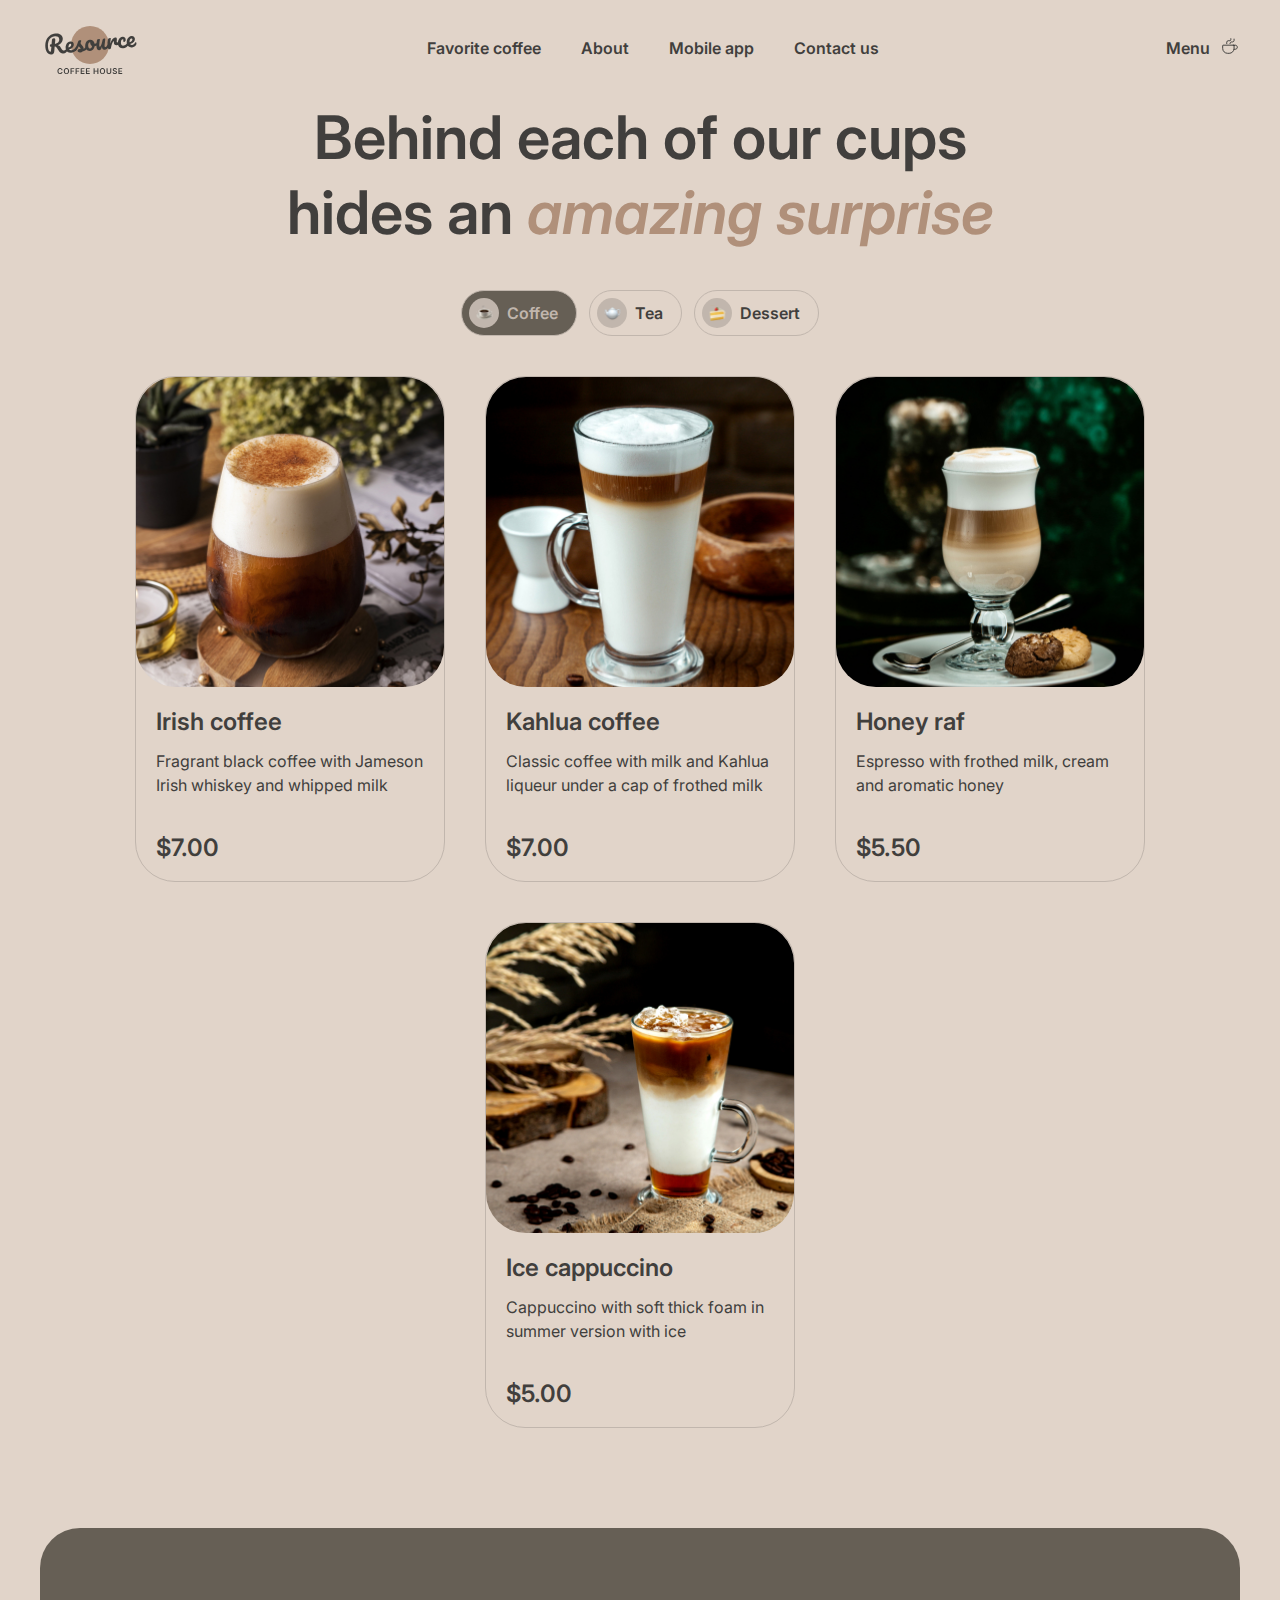
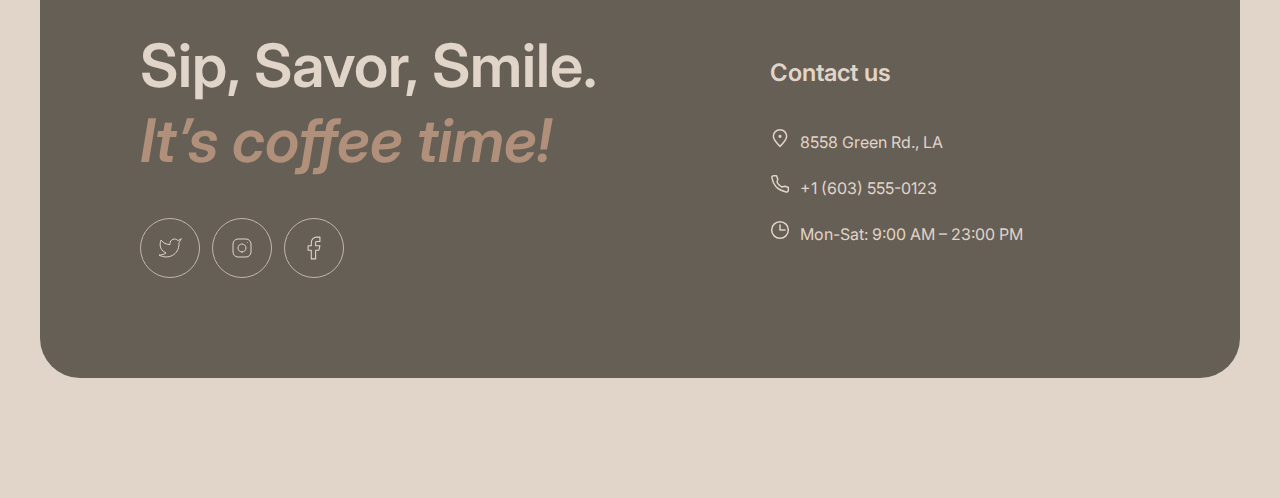
==== commit 35482e97: "Merge pull request #2 from tanyushanel/coffee-house-week3" ====
--- a/coffee-house/menu.html
+++ b/coffee-house/menu.html
@@ -29,24 +29,31 @@
         <div class="flex-center nav-bar">
           <h1 class="invisible">Coffee House</h1>
           <a href="index.html">
-            <img class="logo" src="assets/icons/logo.png" alt="logo"
-          /></a>
-          <ul class="flex-center nav-bar-menu gap-40">
-            <li class="menu-item"><a href="#slider">Favorite coffee</a></li>
-            <li class="menu-item"><a href="#about">About</a></li>
-            <li class="menu-item"><a href="#mobile">Mobile app</a></li>
-            <li class="menu-item"><a href="#contact">Contact us</a></li>
-          </ul>
-          <a href="menu.html" class="menu burger-menu">
-            <img
-              class="burger-menu-button"
-              src="assets/icons/menu-burger.png"
-              alt="burger-menu-pic"
-            />
-            <span class="flex-center gap-10">
-              Menu <img src="assets/icons/coffee-cup.png" alt="coffee-cup" />
-            </span>
+            <img class="logo" src="assets/icons/logo.svg" alt="logo" />
           </a>
+          <nav class="flex nav-bar-menu menu-container">
+            <ul class="flex-center gap-40 menu-items">
+              <li class="menu-item"><a href="#slider">Favorite coffee</a></li>
+              <li class="menu-item"><a href="#about">About</a></li>
+              <li class="menu-item"><a href="#mobile">Mobile app</a></li>
+              <li class="menu-item"><a href="#contact">Contact us</a></li>
+            </ul>
+            <div class="flex-center gap-10 burger-menu-link">
+              <a class="flex gap-10" href="menu.html">
+                <span>Menu</span>
+                <img
+                  class="icon"
+                  src="assets/icons/coffee-cup.svg"
+                  alt="coffee-cup"
+                />
+              </a>
+            </div>
+          </nav>
+          <img
+            class="burger-menu-button"
+            src="assets/icons/button-icon-burger.svg"
+            alt="burger-menu-pic"
+          />
         </div>
       </header>
       <main>
@@ -55,160 +62,14 @@
             Behind each of our cups hides an
             <span class="accent-txt"> amazing surprise</span>
           </h3>
-          <ul class="tab-container flex-center gap-12 margin-40">
-            <li>
-              <input
-                type="radio"
-                id="coffee"
-                name="menu-tab"
-                value="coffee"
-                checked
-              />
-              <label
-                for="coffee"
-                class="tab-item button-secondary medium-txt flex-center gap-8"
-              >
-                <img src="assets/icons/cup.png" alt="cup" /> Coffee
-              </label>
-            </li>
-            <li>
-              <input type="radio" id="tea" name="menu-tab" value="tea" />
-              <label
-                for="tea"
-                class="tab-item button-secondary medium-txt flex-center gap-8"
-              >
-                <img src="assets/icons/pot.png" alt="pot" />
-                Tea</label
-              >
-            </li>
-            <li>
-              <input
-                type="radio"
-                id="dessert"
-                name="menu-tab"
-                value="dessert"
-              />
-              <label
-                for="dessert"
-                class="tab-item button-secondary medium-txt flex-center gap-8"
-              >
-                <img src="assets/icons/dessert.png" alt="des" />
-                Dessert
-              </label>
-            </li>
-          </ul>
+          <ul class="tab-container flex-center gap-12 margin-40"></ul>
           <article>
-            <ul class="grid-menu-container flex-center gap-40">
-              <li class="grid-menu-item">
-                <div class="grid-item">
-                  <img src="assets/pics/coffee-1.jpg" alt="pic" />
-                </div>
-                <div class="grid-item-desc margin-20 flex gap-12">
-                  <a href="#"><h4>Espresso</h4></a>
-                  <p class="medium-txt cut">
-                    Fragrant black coffee with Jameson Irish whiskey and whipped
-                    milk
-                  </p>
-                  <h4 class="price">$7.00</h4>
-                </div>
-              </li>
-              <li class="grid-menu-item">
-                <div class="grid-item">
-                  <img src="assets/pics/coffee-2.jpg" alt="pic" />
-                </div>
-                <div class="grid-item-desc margin-20 flex gap-12">
-                  <a href="#"><h4>Espresso</h4></a>
-                  <p class="medium-txt cut">
-                    Fragrant black coffee with Jameson Irish whiskey and whipped
-                    milk
-                  </p>
-                  <h4 class="price">$4.50</h4>
-                </div>
-              </li>
-
-              <li class="grid-menu-item">
-                <div class="grid-item">
-                  <img src="assets/pics/coffee-3.jpg" alt="pic" />
-                </div>
-
-                <div class="grid-item-desc margin-20 flex gap-12">
-                  <a href="#">
-                    <h4>Coffee with cognac</h4>
-                  </a>
-                  <p class="medium-txt cut">
-                    Fragrant black coffee with cognac and whipped cream
-                  </p>
-                  <h4 class="price">$4.50</h4>
-                </div>
-              </li>
-              <li class="grid-menu-item">
-                <div class="grid-item">
-                  <img src="assets/pics/coffee-4.jpg" alt="pic" />
-                </div>
-
-                <div class="grid-item-desc margin-20 flex gap-12">
-                  <a href="#"><h4>Espresso</h4></a>
-                  <p class="medium-txt cut">
-                    Fragrant black coffee with Jameson Irish whiskey and whipped
-                    milk
-                  </p>
-                  <h4 class="price">$7.00</h4>
-                </div>
-              </li>
-              <li class="grid-menu-item">
-                <div class="grid-item">
-                  <img src="assets/pics/coffee-5.jpg" alt="pic" />
-                </div>
-                <div class="grid-item-desc margin-20 flex gap-12">
-                  <a href="#"><h4>Espresso</h4></a>
-                  <p class="medium-txt cut">
-                    Fragrant black coffee with Jameson Irish whiskey and whipped
-                    milk
-                  </p>
-                  <h4 class="price">$7.00</h4>
-                </div>
-              </li>
-              <li class="grid-menu-item">
-                <div class="grid-item">
-                  <img src="assets/pics/coffee-6.jpg" alt="pic" />
-                </div>
-                <div class="grid-item-desc margin-20 flex gap-12">
-                  <a href="#"><h4>Espresso</h4></a>
-                  <p class="medium-txt cut">
-                    Fragrant black coffee with Jameson Irish whiskey and whipped
-                    milk
-                  </p>
-                  <h4 class="price">$7.00</h4>
-                </div>
-              </li>
-              <li class="grid-menu-item">
-                <div class="grid-item">
-                  <img src="assets/pics/coffee-7.jpg" alt="pic" />
-                </div>
-                <div class="grid-item-desc margin-20 flex gap-12">
-                  <a href="#"><h4>Espresso</h4></a>
-                  <p class="medium-txt cut">
-                    Fragrant black coffee with Jameson Irish whiskey and whipped
-                    milk
-                  </p>
-                  <h4 class="price">$7.00</h4>
-                </div>
-              </li>
-              <li class="grid-menu-item">
-                <div class="grid-item">
-                  <img src="assets/pics/coffee-8.jpg" alt="pic" />
-                </div>
-                <div class="grid-item-desc margin-20 flex gap-12">
-                  <a href="#"><h4>Espresso</h4></a>
-                  <p class="medium-txt cut">
-                    Fragrant black coffee with Jameson Irish whiskey and whipped
-                    milk
-                  </p>
-                  <h4 class="price">$7.00</h4>
-                </div>
-              </li>
-            </ul>
+            <ul
+              id="tab-content"
+              class="grid-menu-container flex-center gap-40"
+            ></ul>
             <button
+              id="load-more"
               class="flex-center slider-button button-secondary bttn-refresh"
             >
               <span class="material-symbols-outlined"> refresh </span>
@@ -221,28 +82,18 @@
       >
         <article id="contact" class="contacts-heading">
           <h3 class="light-color">
-            Sip, Savor, Smile. <span class="accent-txt">It’s coffee time!</span>
+            Sip, Savor, Smile.
+            <span class="accent-txt">It’s coffee time! </span>
           </h3>
           <div class="flex social-button-container margin-40 gap-12">
-            <button class="flex-center social-button">
-              <img src="assets/icons/tweet.png" alt="tweet-pic" />
-              <img
-                class="hover"
-                src="assets/icons/tweet-hover.png"
-                alt="tweet-pic"
-              />
+            <button class="flex-center social-button button-secondary">
+              <img src="assets/icons/tweet.svg" alt="tweet-pic" />
             </button>
-            <button class="flex-center social-button">
-              <img src="assets/icons/instagram.png" alt="inst-pic" />
-              <img
-                class="hover"
-                src="assets/icons/instagram-hover.png"
-                alt="inst-pic"
-              />
+            <button class="flex-center social-button button-secondary">
+              <img src="assets/icons/instagram.svg" alt="inst-pic" />
             </button>
-            <button class="flex-center social-button">
-              <img src="assets/icons/fb.png" alt="fb-pic" />
-              <img class="hover" src="assets/icons/fb-hover.png" alt="fb-pic" />
+            <button class="flex-center social-button button-secondary">
+              <img src="assets/icons/fb.svg" alt="fb-pic" />
             </button>
           </div>
         </article>
@@ -251,7 +102,7 @@
 
           <ul class="margin-40">
             <li class="flex margin-20 gap-10">
-              <img src="assets/icons/location.png" alt="loc-icon" />
+              <img src="assets/icons/location.svg" alt="loc-icon" />
               <a
                 class="medium-txt"
                 href="https://www.google.com/maps/search/8558+Green+Rd.,+LA"
@@ -261,19 +112,21 @@
             </li>
 
             <li class="flex margin-20 gap-10">
-              <img src="assets/icons/path.png" alt="phone-icon" />
+              <img src="assets/icons/phone-icon.svg" alt="phone-icon" />
               <a class="medium-txt" href="tel:1(603)555-0123"
                 >+1 (603) 555-0123
               </a>
             </li>
 
             <li class="flex margin-20 gap-10">
-              <img src="assets/icons/clock.png" alt="clock-icon" />
+              <img src="assets/icons/clock.svg" alt="clock-icon" />
               <a class="medium-txt">Mon-Sat: 9:00 AM – 23:00 PM </a>
             </li>
           </ul>
         </div>
       </footer>
     </div>
+    <script type="module" src="main.js"></script>
+    <script type="module" src="tabs.js"></script>
   </body>
 </html>
--- a/coffee-house/styles.css
+++ b/coffee-house/styles.css
@@ -12,6 +12,20 @@
   --border-dark-color: rgb(102, 95, 85);
 }
 
+/* DINAMIC CLASSES */
+
+.capitalize {
+  text-transform: capitalize;
+}
+
+.show {
+  display: block;
+}
+
+.hide {
+  display: none;
+}
+
 /* FORMAT CLASSES */
 
 .margin-100 {
@@ -106,15 +120,10 @@
 }
 
 .button-secondary {
+  cursor: pointer;
   color: var(--border-dark-color);
   border: 1px solid var(--border-dark-color);
   border-radius: 100px;
-}
-
-.button-secondary:hover {
-  cursor: pointer;
-  color: var(--border-light-color);
-  background: var(--border-dark-color);
 }
 
 .flex {
@@ -213,17 +222,20 @@
   padding: 1.25rem 2.5rem;
 }
 
-.nav-bar {
-  height: 55px;
-  margin-bottom: 25px;
-}
-
 .logo {
   object-fit: cover;
   object-position: 0 5px;
 }
 
-.nav-bar-menu {
+.nav-bar {
+  position: relative;
+  background: var(--bg-body-color);
+  height: 55px;
+  margin-bottom: 25px;
+}
+
+.nav-bar-menu,
+.menu-items {
   flex-basis: 74.25rem;
 }
 
@@ -233,26 +245,14 @@
   line-height: 150%;
 }
 
-.burger-menu {
+.burger-menu-link {
   font-size: 1rem;
   font-weight: 600;
   line-height: 150%;
 }
 
-.nav-bar-menu a:hover,
-.burger-menu span:hover,
-.menu.burger-menu span {
-  box-shadow: 0px 2px 0px 0px var(--text-dark-color);
-}
-
 .burger-menu-button {
   display: none;
-}
-
-.burger-menu-link {
-  font-size: 2rem;
-  font-weight: 600;
-  line-height: 125%;
 }
 
 .footer {
@@ -262,7 +262,7 @@
 }
 
 .contacts-heading {
-  width: 33.125rem;
+  width: 530px;
 }
 
 .social-button {
@@ -278,24 +278,8 @@
   height: 1.5rem;
 }
 
-.social-button:hover {
-  background: var(--bg-body-color);
-}
-
-.social-button:hover img {
-  display: none;
-}
-
-.social-button:hover .hover {
-  display: block;
-}
-
 .contacts-desc li {
   align-items: baseline;
-}
-
-.contacts-desc li > a:hover {
-  box-shadow: 0px 2px 0px 0px var(--text-light-color);
 }
 
 /* HOME */
@@ -327,27 +311,61 @@
 }
 
 .icon {
-  display: none;
-}
-
-.banner-button:hover .icon {
+  width: 20px;
+  height: 20px;
+}
+
+.banner-button .icon {
   position: absolute;
-  right: 3.125rem;
-  display: block;
+  opacity: 0;
 }
 
 .slider {
   justify-content: space-between;
+  min-height: 684px;
+}
+
+.slider-content {
+  display: flex;
+  flex-direction: row;
+
+  max-width: 480px;
+  overflow: hidden;
+}
+
+.slide {
+  transform: translateX(0);
+  transition: transform 1s ease-out;
+}
+
+.slide.slide-next {
+  transform: translateX(100%);
+  transition: transform 1s ease-out;
+}
+
+.slide.slide-back {
+  transform: translateX(-100%);
+  transition: transform 1s ease-out;
 }
 
 .slider-control {
+  position: relative;
+  overflow: hidden;
   width: 2.5rem;
-  border: 2px solid var(--border-light-color);
+  height: 3px;
+  background: var(--border-light-color);
   border-radius: 100px;
 }
 
-.slider-control:first-child {
-  border: 2px solid var(--border-dark-color);
+.slider-control.active span {
+  position: absolute;
+  left: 0;
+  width: 1px;
+  height: 100%;
+  transform-origin: left;
+  transform: scaleX(50);
+  background: var(--border-dark-color);
+  transition: transform 2s ease;
 }
 
 .slider-img {
@@ -373,10 +391,10 @@
   max-width: 41.25rem;
 }
 .grid-container .grid-item:nth-child(3n + 1) {
-  max-height: 36.875rem;
+  max-height: 590px;
 }
 .grid-container .grid-item:not(:nth-child(3n + 1)) {
-  max-height: 26.875rem;
+  max-height: 430px;
 }
 
 .grid-item {
@@ -388,18 +406,13 @@
   object-fit: cover;
   transform: scale(1.1);
 }
-.grid-item img:hover {
-  object-fit: cover;
-  transform: none;
-  transition: ease-in-out 0.5s;
-}
 
 .mobile-presentation {
   justify-content: center;
 }
 
 .mobile-img {
-  width: 39.375rem;
+  width: 630px;
 }
 
 .mobile-img img {
@@ -416,23 +429,6 @@
   padding: 12px 20px;
   height: 64px;
   width: 200px;
-}
-
-.hover {
-  display: none;
-}
-
-.store-button:hover {
-  color: var(--border-light-color);
-  background: var(--border-dark-color);
-}
-
-.store-button:hover img {
-  display: none;
-}
-
-.store-button:hover img.hover {
-  display: block;
 }
 
 .button-desc span {
@@ -446,21 +442,13 @@
   padding-right: 18px;
   font-weight: 600;
   border: 1px solid var(--border-light-color);
-}
-
-input[type="radio"] {
-  position: absolute;
-  opacity: 0;
-  padding: 8px;
-  padding-right: 18px;
-  font-weight: 600;
-  border: 1px solid var(--border-light-color);
-}
-
-.tab-item:focus-within,
-input[type="radio"]:checked + label {
+  border-radius: 100px;
+}
+
+.tab-item.active {
   color: var(--border-light-color);
   background: var(--border-dark-color);
+  transition: background 0.5s ease-in-out;
 }
 
 .tab-item img {
@@ -514,6 +502,80 @@
 
 /* MEDIA QUERIES */
 
+@media (hover: hover) {
+  .button-secondary:hover {
+    color: var(--border-light-color);
+    background: var(--border-dark-color);
+    transition: background 0.5s ease-in-out;
+  }
+
+  .banner-button:hover .icon {
+    position: absolute;
+    right: 50px;
+    opacity: 1;
+    transition: opacity 0.5s ease-in-out;
+  }
+
+  .contacts-desc li > a:hover {
+    box-shadow: 0px 2px 0px 0px var(--text-light-color);
+  }
+
+  .social-button:hover {
+    background: var(--bg-body-color);
+    transition: background 0.5s ease-in-out;
+  }
+
+  .social-button:hover img {
+    filter: invert(26%) sepia(7%) saturate(10%) hue-rotate(359deg)
+      brightness(90%) contrast(92%);
+  }
+
+  .nav-bar-menu a:hover,
+  .burger-menu-link a:hover {
+    box-shadow: 0px 2px 0px 0px var(--text-dark-color);
+    transition: box-shadow 0.5s ease-in-out;
+  }
+
+  .grid-item img:hover {
+    object-fit: cover;
+    transform: none;
+    transition: ease-in-out 0.5s;
+  }
+
+  .store-button:hover {
+    color: var(--border-light-color);
+    background: var(--border-dark-color);
+  }
+
+  .store-button:hover img {
+    filter: invert(94%) sepia(9%) saturate(435%) hue-rotate(332deg)
+      brightness(90%) contrast(96%);
+  }
+}
+
+@media (hover: none) {
+  .button-secondary.click {
+    color: var(--border-light-color);
+    background: var(--border-dark-color);
+    transition: background 0.5s ease-in-out;
+  }
+
+  .button-secondary.click img {
+    filter: invert(94%) sepia(9%) saturate(435%) hue-rotate(332deg)
+      brightness(90%) contrast(96%);
+  }
+
+  .social-button.click {
+    background: var(--bg-body-color);
+    transition: background 0.5s ease;
+  }
+
+  .social-button.click img {
+    filter: invert(26%) sepia(7%) saturate(10%) hue-rotate(359deg)
+      brightness(90%) contrast(92%);
+  }
+}
+
 @media screen and (min-width: 1440px) {
   h4 {
     font-size: 1.5rem;
@@ -540,8 +602,13 @@
   }
 
   .mobile-desc {
-    max-width: 39.375rem;
+    max-width: 630px;
     padding-top: 5px;
+  }
+
+  .menu.burger-menu-link {
+    box-shadow: 0px 2px 0px 0px var(--text-dark-color);
+    pointer-events: none;
   }
 }
 
@@ -555,27 +622,69 @@
     max-width: 530px;
     margin: 100px 60px;
   }
+  .menu.burger-menu-link {
+    box-shadow: 0px 2px 0px 0px var(--text-dark-color);
+    pointer-events: none;
+  }
 }
 
 @media screen and (max-width: 768px) {
   .container {
     max-width: 768px;
     padding: 20px 40px;
+    overflow-x: hidden;
   }
 
   .burger-menu-button {
     display: block;
   }
-  .burger-menu span {
-    display: none;
-  }
 
   .nav-bar {
     justify-content: space-between;
   }
 
   .nav-bar-menu {
-    display: none;
+    background: var(--bg-body-color);
+    position: absolute;
+    top: 80px;
+    padding: 60px 0;
+    justify-content: flex-start;
+    flex-direction: column;
+    min-width: 100%;
+    z-index: 3;
+    gap: 100px;
+  }
+
+  .menu-container {
+    max-width: 100%;
+    transform: translateX(100%);
+    transition: transform 0.7s ease-out;
+  }
+
+  .menu-container.show {
+    display: flex;
+    transform: translateX(0);
+  }
+
+  .nav-bar-menu .menu-items {
+    gap: 60px;
+    flex-basis: content;
+    flex-direction: column;
+  }
+
+  .menu-items .menu-item a,
+  .burger-menu-link a {
+    font-size: 2rem;
+    line-height: 40px;
+  }
+
+  .burger-menu-link .icon {
+    width: 40px;
+    height: 40px;
+  }
+
+  .burger-menu-link {
+    flex-basis: 20vh;
   }
 
   .head-banner .banner-img {
@@ -592,6 +701,7 @@
 
   .slider-content {
     max-width: 480px;
+    overflow: hidden;
   }
 
   .grid-container {
@@ -607,13 +717,16 @@
 
   .grid-menu-container {
     padding: 0 10px;
-    max-height: 1052px;
     overflow: hidden;
   }
 
   .bttn-refresh {
     display: flex;
     margin: 40px auto;
+  }
+
+  .bttn-refresh.hide {
+    display: none;
   }
 
   .mobile-img {
@@ -724,11 +837,6 @@
     gap: 8px;
   }
 
-  a,
-  button {
-    pointer-events: none;
-  }
-
   .slider {
     justify-content: center;
   }
@@ -741,7 +849,6 @@
 
   .grid-menu-container {
     padding: 0 10px;
-
     max-height: 2144px;
     overflow: hidden;
   }
